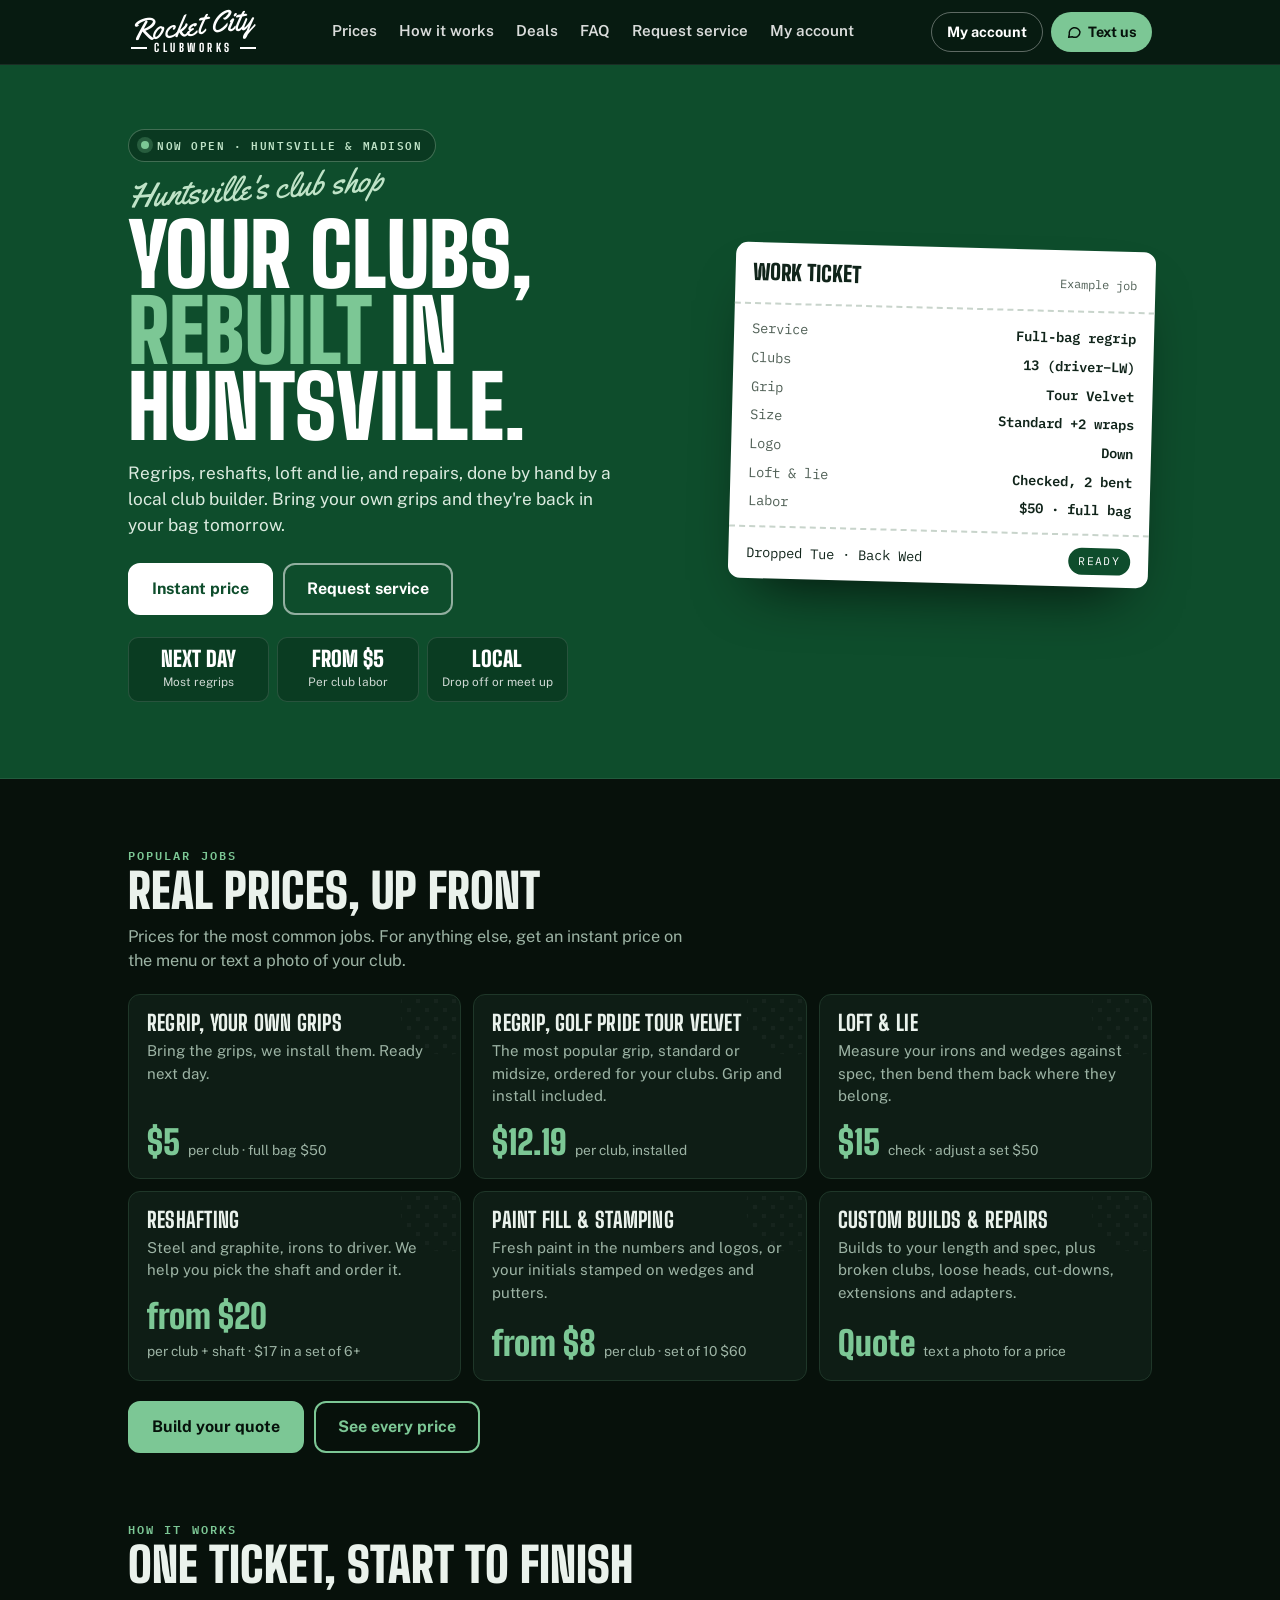
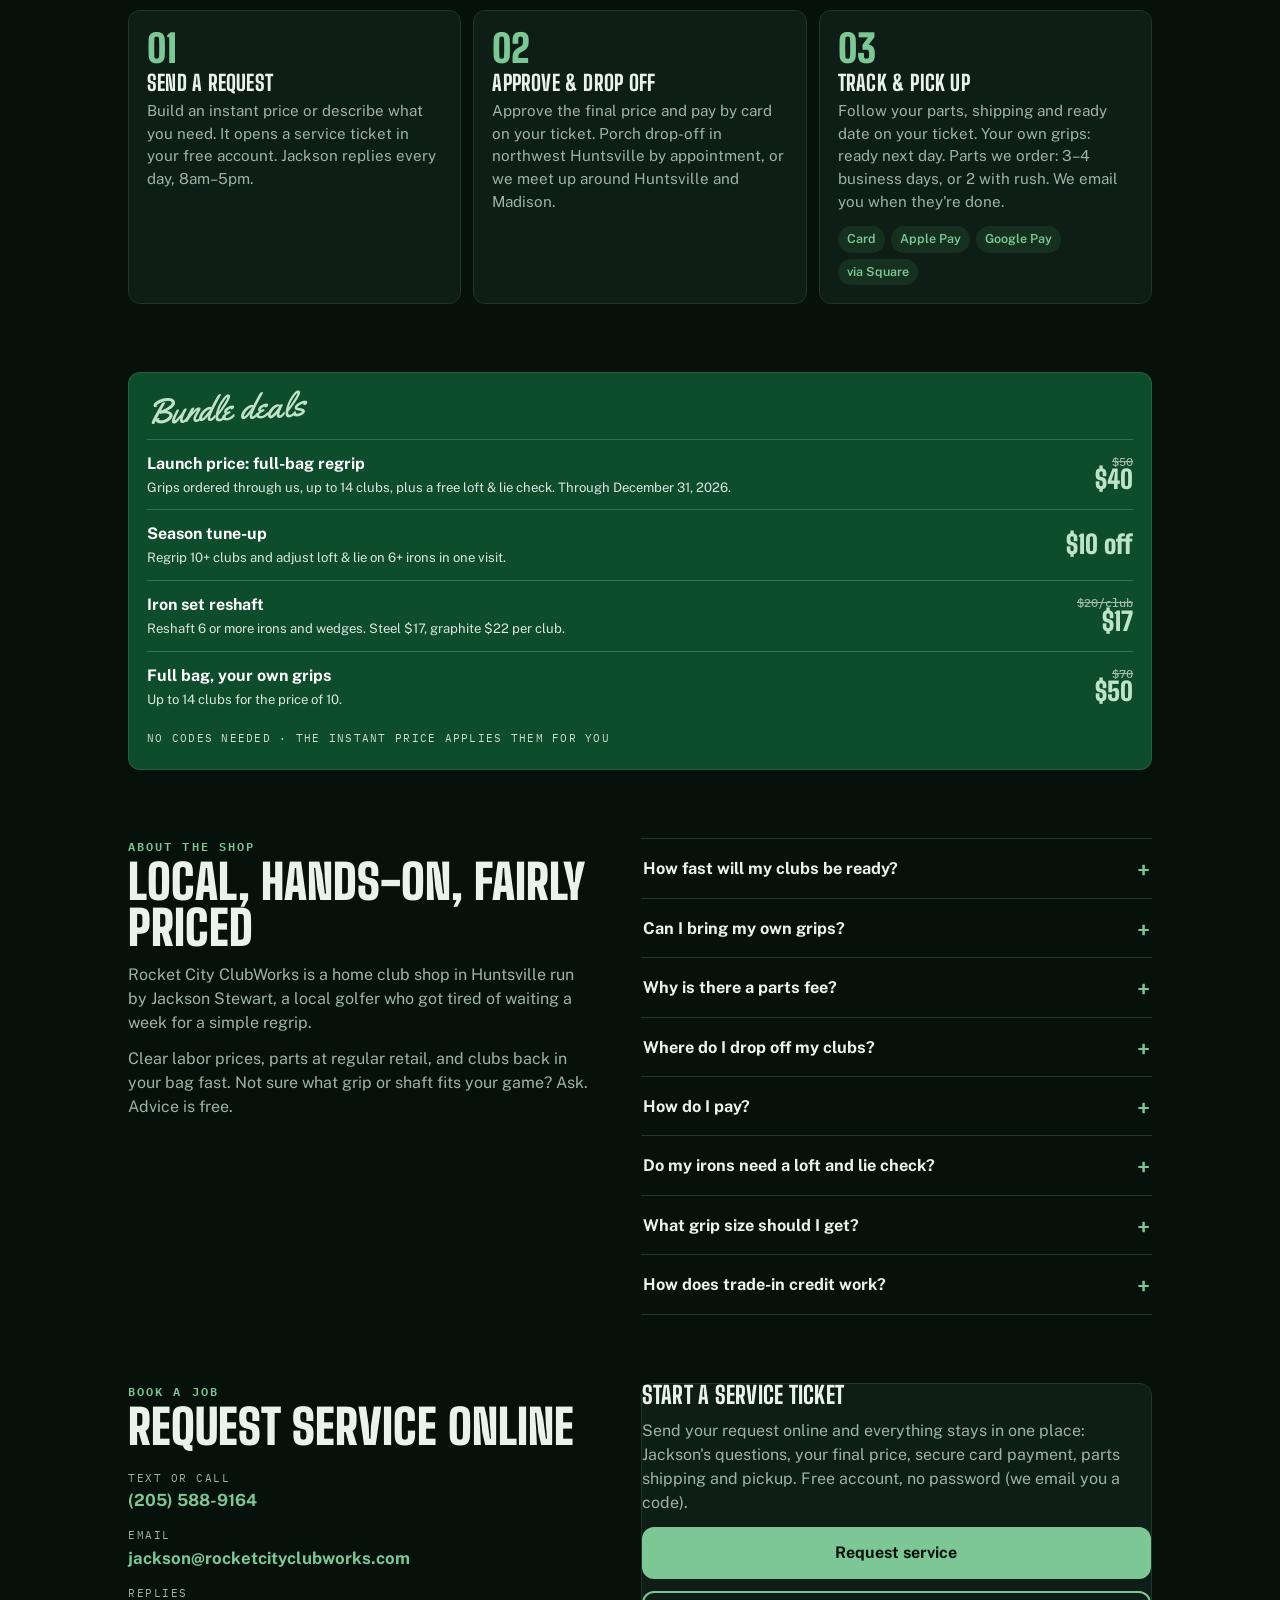
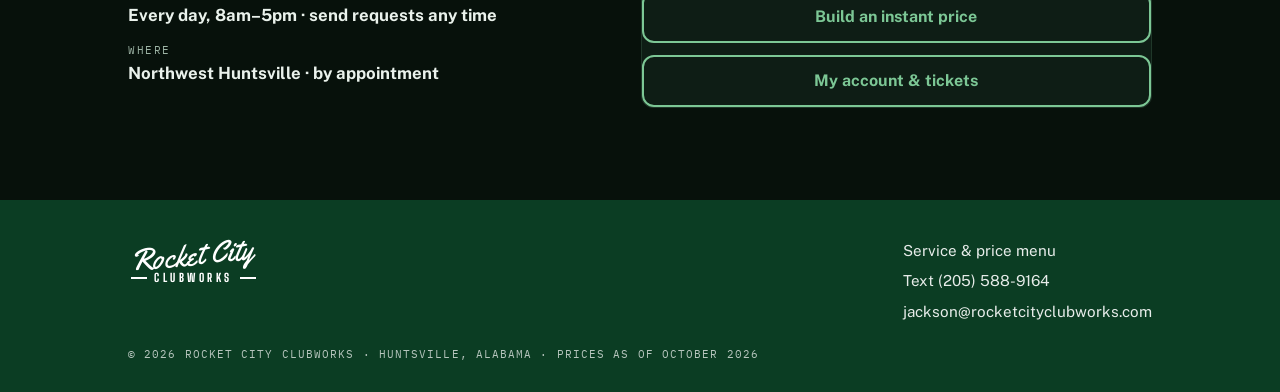
==== index.html @ de2350e7 "Service tickets with customer accounts, shop dashboard, parts orders and Square payments - The site " ====
<!doctype html>
<html lang="en">
<head>
<meta charset="utf-8">
<meta name="viewport" content="width=device-width, initial-scale=1, viewport-fit=cover">
<title>Rocket City ClubWorks · Golf Club Regripping &amp; Repair in Huntsville, AL</title>
<meta name="description" content="Golf club regripping, reshafting, loft and lie, custom builds and repairs in Huntsville and Madison, AL. Next-day regrips. Text (205) 588-9164.">
<link rel="canonical" href="https://rocketcityclubworks.com/">
<meta property="og:type" content="website">
<meta property="og:title" content="Rocket City ClubWorks">
<meta property="og:description" content="Regrips, reshafts, loft and lie and repairs from a local Huntsville club shop. Next-day regrips.">
<meta property="og:url" content="https://rocketcityclubworks.com/">
<meta property="og:image" content="https://rocketcityclubworks.com/og-image.png">
<meta name="twitter:card" content="summary_large_image">
<meta name="theme-color" content="#091E13">
<meta name="color-scheme" content="dark">
<script>document.documentElement.classList.add("js")</script>
<link rel="icon" href="/favicon-32.png" type="image/png" sizes="32x32">
<link rel="icon" href="/favicon.png" type="image/png" sizes="64x64">
<link rel="apple-touch-icon" href="/apple-touch-icon.png">
<link rel="preconnect" href="https://fonts.googleapis.com">
<link rel="preconnect" href="https://fonts.gstatic.com" crossorigin>
<link rel="stylesheet" href="https://fonts.googleapis.com/css2?family=Yellowtail&family=Big+Shoulders+Display:wght@800;900&family=Public+Sans:wght@400;500;600;700&family=IBM+Plex+Mono:wght@500;600&display=swap">
<link rel="stylesheet" href="/assets/site.css">
<script type="application/ld+json">
{"@context":"https://schema.org","@type":"SportingGoodsStore","name":"Rocket City ClubWorks",
 "description":"Golf club regripping, reshafting, loft and lie, custom builds and repairs.",
 "url":"https://rocketcityclubworks.com/","telephone":"+1-205-588-9164","email":"jackson@rocketcityclubworks.com",
 "image":"https://rocketcityclubworks.com/og-image.png","priceRange":"$",
 "address":{"@type":"PostalAddress","addressLocality":"Huntsville","addressRegion":"AL","postalCode":"35806","addressCountry":"US"},
 "areaServed":["Huntsville, AL","Madison, AL"],
 "openingHours":"Mo-Su 08:00-17:00",
 "paymentAccepted":"Credit card, Apple Pay, Google Pay"}
</script>
<style>
/* Home page only */
.hero{background:var(--brand);background-image:radial-gradient(ellipse 80% 70% at 85% 30%,rgba(124,199,149,.18),transparent 60%),var(--dimples);
  color:#fff;padding:34px 0 44px;border-bottom:1px solid rgba(255,255,255,.08)}
.hero .wrap{display:grid;gap:32px;align-items:center}
.hero .pill{display:inline-flex;align-items:center;gap:8px;font-family:var(--mono);font-weight:600;font-size:.7rem;letter-spacing:.14em;text-transform:uppercase;background:rgba(0,0,0,.25);color:var(--mint);padding:7px 12px;border-radius:999px;border:1px solid rgba(191,227,199,.3)}
.hero .pill::before{content:"";width:8px;height:8px;border-radius:50%;background:var(--accent);box-shadow:0 0 0 4px rgba(124,199,149,.25)}
.hero .script{font-family:var(--script);font-size:2.1rem;color:var(--mint);transform:rotate(-4deg);transform-origin:left;margin:18px 0 4px;line-height:1}
.hero h1{font-size:clamp(3rem,12vw,5.4rem);line-height:.88}
.hero h1 em{font-style:normal;color:var(--accent)}
.hero p{font-size:1.08rem;max-width:44ch;margin:16px 0 0;color:#DCEBE0}
.hero .ctas{display:grid;grid-template-columns:1fr 1fr;gap:10px;margin-top:24px;max-width:440px}
.hero .ctas .btn{padding:0 12px}
.facts{display:grid;grid-template-columns:repeat(3,1fr);gap:8px;margin-top:22px;max-width:440px}
.facts div{background:rgba(0,0,0,.22);border:1px solid rgba(255,255,255,.12);border-radius:10px;padding:11px 6px;text-align:center}
.facts b{display:block;font-family:var(--display);font-weight:900;font-size:1.35rem;text-transform:uppercase;line-height:1}
.facts div>span{display:block;font-size:.74rem;opacity:.8;margin-top:4px;line-height:1.25}

.ticket{display:none;background:var(--paper);color:var(--paper-ink);border-radius:var(--r);font-family:var(--mono);font-size:.86rem;
  box-shadow:0 30px 60px -28px rgba(0,0,0,.8);transform:rotate(1.5deg);max-width:420px;justify-self:end;width:100%}
.ticket header{display:flex;justify-content:space-between;align-items:baseline;padding:14px 18px;border-bottom:2px dashed #C8D4CB}
.ticket header b{font-family:var(--display);font-size:1.35rem;font-weight:900;text-transform:uppercase}
.ticket header span{color:var(--paper-muted);font-size:.75rem}
.ticket dl{margin:0;padding:14px 18px;display:grid;grid-template-columns:auto 1fr;gap:8px 16px}
.ticket dt{color:var(--paper-muted)}
.ticket dd{margin:0;text-align:right;font-weight:600}
.ticket footer{display:flex;justify-content:space-between;align-items:center;padding:12px 18px;border-top:2px dashed #C8D4CB}
.ticket footer .ok{background:var(--brand);color:#fff;font-size:.7rem;letter-spacing:.12em;text-transform:uppercase;padding:5px 10px;border-radius:999px}
@media (min-width:900px){.hero{padding:64px 0 76px}.hero .wrap{grid-template-columns:1.25fr 1fr}.ticket{display:block}.hero .ctas{display:flex}.hero .ctas .btn{padding:0 22px}}

.jobs{display:grid;gap:12px}
@media (min-width:640px){.jobs{grid-template-columns:repeat(2,1fr)}}
@media (min-width:980px){.jobs{grid-template-columns:repeat(3,1fr)}}
.job{padding:18px;display:flex;flex-direction:column;gap:6px;position:relative;overflow:hidden}
.job::after{content:"";position:absolute;right:-30px;top:-30px;width:90px;height:90px;border-radius:50%;background:var(--dimples);opacity:.7}
.job p{margin:0;color:var(--muted);font-size:.94rem}
.job .price{margin-top:auto;padding-top:12px;display:flex;align-items:baseline;gap:8px;flex-wrap:wrap}
.job .price b{font-family:var(--display);font-weight:900;font-size:2.1rem;color:var(--accent);line-height:1}
.job .price>span{font-size:.86rem;color:var(--muted)}
.more{display:grid;grid-template-columns:1fr 1fr;gap:10px;margin-top:20px}
@media (min-width:640px){.more{display:flex}}

.steps{display:grid;gap:12px;counter-reset:s}
@media (min-width:760px){.steps{grid-template-columns:repeat(3,1fr)}}
.step{padding:18px}
.step::before{counter-increment:s;content:"0" counter(s);display:block;font-family:var(--display);font-weight:900;font-size:2.4rem;color:var(--accent);line-height:1;margin-bottom:6px}
.step h3{margin-bottom:6px}
.step p{margin:0;color:var(--muted);font-size:.95rem}
.pay{display:flex;flex-wrap:wrap;gap:6px;margin-top:12px}
.pay span{font-size:.78rem;font-weight:600;background:var(--tint);color:var(--accent);padding:4px 9px;border-radius:999px}

.split{display:grid;gap:28px}
@media (min-width:900px){.split{grid-template-columns:1fr 1.1fr;gap:48px}}
.about p{color:var(--muted);margin:12px 0 0;max-width:56ch}

.contact .info{display:grid;gap:14px;margin-top:20px}
.contact .info div{display:flex;flex-direction:column;gap:2px}
.contact .info span{font-family:var(--mono);font-size:.68rem;letter-spacing:.14em;text-transform:uppercase;color:var(--muted)}
.contact .info a,.contact .info b{font-weight:700;font-size:1.05rem;text-decoration:none;overflow-wrap:anywhere}
.contact .info a{color:var(--accent)}
form.req{padding:18px;display:grid;gap:14px}
@media (min-width:560px){form.req{grid-template-columns:1fr 1fr}form.req .full{grid-column:1/-1}}
.req .err{color:#FF9B8F;font-weight:600;font-size:.9rem;margin:0}
.req .msg{white-space:pre-wrap;font-family:var(--mono);font-size:.85rem;background:var(--tint);padding:12px;border-radius:8px}
.req .acts{display:flex;flex-wrap:wrap;gap:10px;align-items:center}
.req .note{font-size:.84rem;color:var(--muted)}
</style>
</head>
<body>

<header class="top">
  <div class="wrap">
    <a class="mark" href="/" aria-label="Rocket City ClubWorks home"><span class="s">Rocket City</span><span class="c">ClubWorks</span></a>
    <nav aria-label="Main">
      <a href="#prices">Prices</a><a href="#how">How it works</a><a href="#deals">Deals</a><a href="#faq">FAQ</a><a href="/request/">Request service</a><a href="/account/">My account</a>
    </nav>
    <div class="cta">
      <a class="ghost" href="/account/">My account</a>
      <a class="solid js-text" href="sms:+12055889164"><svg viewBox="0 0 24 24" fill="none" stroke="currentColor" stroke-width="2.2" stroke-linecap="round" stroke-linejoin="round" aria-hidden="true"><path d="M21 12a8 8 0 0 1-11.6 7.1L4 20l1-4.6A8 8 0 1 1 21 12z"/></svg>Text us</a>
    </div>
  </div>
</header>

<main>
<section class="hero">
  <div class="wrap">
    <div>
      <span class="pill">Now open · Huntsville &amp; Madison</span>
      <div class="script">Huntsville's club shop</div>
      <h1>Your clubs, <em>rebuilt</em> in Huntsville.</h1>
      <p>Regrips, reshafts, loft and lie, and repairs, done by hand by a local club builder. Bring your own grips and they're back in your bag tomorrow.</p>
      <div class="ctas">
        <a class="btn light" href="/menu/#quote">Instant price</a>
        <a class="btn line" href="/request/">Request service</a>
      </div>
      <div class="facts">
        <div><b>Next day</b><span>Most regrips</span></div>
        <div><b>From <span data-p="regripOurs">$4</span></b><span>Per club labor</span></div>
        <div><b>Local</b><span>Drop off or meet up</span></div>
      </div>
    </div>
    <article class="ticket" aria-label="Example work ticket">
      <header><b>Work ticket</b><span>Example job</span></header>
      <dl>
        <dt>Service</dt><dd>Full-bag regrip</dd>
        <dt>Clubs</dt><dd>13 (driver–LW)</dd>
        <dt>Grip</dt><dd>Tour Velvet</dd>
        <dt>Size</dt><dd>Standard +2 wraps</dd>
        <dt>Logo</dt><dd>Down</dd>
        <dt>Loft &amp; lie</dt><dd>Checked, 2 bent</dd>
        <dt>Labor</dt><dd><span data-p="regripOursBag">$40</span> · full bag</dd>
      </dl>
      <footer><span>Dropped Tue · Back Wed</span><span class="ok">Ready</span></footer>
    </article>
  </div>
</section>

<section class="sec" id="prices">
  <div class="wrap">
    <div class="head">
      <div class="eyebrow">Popular jobs</div>
      <h2>Real prices, up front</h2>
      <p class="lede">Prices for the most common jobs. For anything else, get an instant price on the menu or text a photo of your club.</p>
    </div>
    <div class="jobs">
      <article class="card job rv">
        <h3>Regrip, your own grips</h3>
        <p>Bring the grips, we install them. Ready next day.</p>
        <div class="price"><b data-p="regripOwn">$5</b><span>per club · full bag <span data-p="regripOwnBag">$50</span></span></div>
      </article>
      <article class="card job rv">
        <h3>Regrip, Golf Pride Tour Velvet</h3>
        <p>The most popular grip, standard or midsize, ordered for your clubs. Grip and install included.</p>
        <div class="price"><b data-p="installed:Golf Pride Tour Velvet">$11.19</b><span>per club, installed</span></div>
      </article>
      <article class="card job rv">
        <h3>Loft &amp; lie</h3>
        <p>Measure your irons and wedges against spec, then bend them back where they belong.</p>
        <div class="price"><b data-p="loftCheck">$15</b><span>check · adjust a set <span data-p="loftSet">$45</span></span></div>
      </article>
      <article class="card job rv">
        <h3>Reshafting</h3>
        <p>Steel and graphite, irons to driver. We help you pick the shaft and order it.</p>
        <div class="price"><b>from <span data-p="reshaftSteel">$20</span></b><span>per club + shaft · <span data-p="ironSetSteel">$17</span> in a set of 6+</span></div>
      </article>
      <article class="card job rv">
        <h3>Paint fill &amp; stamping</h3>
        <p>Fresh paint in the numbers and logos, or your initials stamped on wedges and putters.</p>
        <div class="price"><b>from <span data-p="paintPer">$8</span></b><span>per club · set of 10 <span data-p="paintSet">$60</span></span></div>
      </article>
      <article class="card job rv">
        <h3>Custom builds &amp; repairs</h3>
        <p>Builds to your length and spec, plus broken clubs, loose heads, cut-downs, extensions and adapters.</p>
        <div class="price"><b>Quote</b><span>text a photo for a price</span></div>
      </article>
    </div>
    <div class="more">
      <a class="btn" href="/menu/#quote">Build your quote</a>
      <a class="btn out" href="/menu/">See every price</a>
    </div>
  </div>
</section>

<section class="sec" id="how" style="padding-top:0">
  <div class="wrap">
    <div class="head">
      <div class="eyebrow">How it works</div>
      <h2>One ticket, start to finish</h2>
    </div>
    <div class="steps">
      <article class="card step rv"><h3>Send a request</h3><p>Build an instant price or describe what you need. It opens a service ticket in your free account. Jackson replies every day, 8am–5pm.</p></article>
      <article class="card step rv"><h3>Approve &amp; drop off</h3><p>Approve the final price and pay by card on your ticket. Porch drop-off in northwest Huntsville by appointment, or we meet up around Huntsville and Madison.</p></article>
      <article class="card step rv"><h3>Track &amp; pick up</h3><p>Follow your parts, shipping and ready date on your ticket. Your own grips: ready next day. Parts we order: 3–4 business days, or 2 with rush. We email you when they're done.</p>
        <div class="pay" aria-label="Payment methods"><span>Card</span><span>Apple Pay</span><span>Google Pay</span><span>via Square</span></div></article>
    </div>
  </div>
</section>

<section class="sec" id="deals" style="padding-top:0">
  <div class="wrap">
    <div class="deals rv">
      <div class="t">Bundle deals</div>
      <div class="deal" data-launch><div><b>Launch price: full-bag regrip</b><small>Grips ordered through us, up to 14 clubs, plus a free loft &amp; lie check. Through <span data-launch-ends>December 31, 2026</span>.</small></div>
        <div class="px"><s><span data-p="regripOursBag">$50</span></s><span data-launch-price>$40</span></div></div>
      <div class="deal"><div><b>Season tune-up</b><small>Regrip 10+ clubs and adjust loft &amp; lie on 6+ irons in one visit.</small></div>
        <div class="px"><span data-tuneup>$10</span> off</div></div>
      <div class="deal"><div><b>Iron set reshaft</b><small>Reshaft 6 or more irons and wedges. Steel <span data-p="ironSetSteel">$17</span>, graphite <span data-p="ironSetGraphite">$22</span> per club.</small></div>
        <div class="px"><s>$20/club</s>$17</div></div>
      <div class="deal"><div><b>Full bag, your own grips</b><small>Up to 14 clubs for the price of 10.</small></div>
        <div class="px"><s>$70</s><span data-p="regripOwnBag">$50</span></div></div>
      <div class="d">No codes needed · the instant price applies them for you</div>
    </div>
  </div>
</section>

<section class="sec" id="faq" style="padding-top:0">
  <div class="wrap split">
    <div class="about rv">
      <div class="eyebrow">About the shop</div>
      <h2>Local, hands-on, fairly priced</h2>
      <p>Rocket City ClubWorks is a home club shop in Huntsville run by Jackson Stewart, a local golfer who got tired of waiting a week for a simple regrip.</p>
      <p>Clear labor prices, parts at regular retail, and clubs back in your bag fast. Not sure what grip or shaft fits your game? Ask. Advice is free.</p>
    </div>
    <div class="faq rv">
      <details><summary>How fast will my clubs be ready?</summary><p>Your own grips, loft and lie, and most repairs are ready the next day. Grips and parts we order arrive in about 2 business days, so those jobs take 3–4 business days (3–5 for reshafts, since the epoxy cures overnight). Need it sooner? Rush overnight parts are <span data-p="rush">$25</span> and cut it to about 2 business days.</p></details>
      <details><summary>Can I bring my own grips?</summary><p>Yes, and they're ready the next day. Labor is the same either way: <span data-p="regripOwn">$5</span> per club or <span data-p="regripOwnBag">$50</span> for a full bag of up to 14. If we order grips for you, you pay the grip at regular retail plus a <span data-p="partsFee">$10</span> parts fee (free when parts total $100+).</p></details>
      <details><summary>Why is there a parts fee?</summary><p>We don't keep a warehouse of grips and shafts. Everything is ordered for your job from GolfWorks, and the <span data-p="partsFee">$10</span> fee covers the shipping. It's free when your parts total $100 or more, and you only pay it once per order.</p></details>
      <details><summary>Where do I drop off my clubs?</summary><p>Drop-off and pickup are by appointment at our shop in northwest Huntsville, or we can meet up around Huntsville and Madison. We send the address when you book.</p></details>
      <details><summary>How do I pay?</summary><p>When Jackson sends your final price, you approve it and pay by card right on your service ticket (secure checkout by Square). Parts are ordered as soon as your payment clears.</p></details>
      <details><summary>Do my irons need a loft and lie check?</summary><p>Lofts and lies drift with play, especially on forged irons, and a club a couple of degrees off can push shots offline. A check takes about 20 minutes, and we show you the numbers before bending anything.</p></details>
      <details><summary>What grip size should I get?</summary><p>Bring a current club and we'll check your hand size and how you hold it. Build-up wraps to fine-tune size are free.</p></details>
      <details><summary>How does trade-in credit work?</summary><p>Bring in shafts, adapters or heads you're not using. We check their condition and quote a credit toward any service.</p></details>
    </div>
  </div>
</section>

<section class="sec contact" id="contact" style="padding-top:0">
  <div class="wrap split">
    <div>
      <div class="eyebrow">Book a job</div>
      <h2>Request service online</h2>
      <div class="info">
        <div><span>Text or call</span><a class="js-text" href="sms:+12055889164">(205) 588-9164</a></div>
        <div><span>Email</span><a href="mailto:jackson@rocketcityclubworks.com">jackson@rocketcityclubworks.com</a></div>
        <div><span>Replies</span><b>Every day, 8am–5pm · send requests any time</b></div>
        <div><span>Where</span><b>Northwest Huntsville · by appointment</b></div>
      </div>
    </div>
    <div class="card req rv" style="display:grid;gap:12px;align-content:start">
      <h3 style="margin:0;font-size:1.5rem">Start a service ticket</h3>
      <p style="margin:0;color:var(--muted)">Send your request online and everything stays in one place: Jackson's questions, your final price, secure card payment, parts shipping and pickup. Free account, no password (we email you a code).</p>
      <a class="btn" href="/request/">Request service</a>
      <a class="btn out" href="/menu/#quote">Build an instant price</a>
      <a class="btn out" href="/account/">My account &amp; tickets</a>
    </div>
  </div>
</section>
</main>

<footer class="foot">
  <div class="wrap">
    <a class="mark" href="/" aria-label="Rocket City ClubWorks home"><span class="s">Rocket City</span><span class="c">ClubWorks</span></a>
    <div class="links">
      <a href="/menu/">Service &amp; price menu</a>
      <a class="js-text" href="sms:+12055889164">Text (205) 588-9164</a>
      <a href="mailto:jackson@rocketcityclubworks.com">jackson@rocketcityclubworks.com</a>
    </div>
    <div class="small">© 2026 Rocket City ClubWorks · Huntsville, Alabama · Prices as of <span data-asof>October 2026</span></div>
  </div>
</footer>

<div class="bar">
  <div class="in">
    <a class="text" href="/request/"><svg viewBox="0 0 24 24" fill="none" stroke="currentColor" stroke-width="2" stroke-linecap="round" stroke-linejoin="round" aria-hidden="true"><path d="M14 3v4a1 1 0 0 0 1 1h4"/><path d="M17 21H7a2 2 0 0 1-2-2V5a2 2 0 0 1 2-2h7l5 5v11a2 2 0 0 1-2 2z"/></svg>Request service</a>
    <a class="alt" href="/menu/#quote">Instant price</a>
  </div>
</div>

<script src="/assets/prices.js"></script>
<script src="/assets/site.js"></script>
<script>
(function(){
  var D = window.RCCW, S = window.RCCWsite;

})();
</script>
</body>
</html>
---- assets/site.css ----
/* Rocket City ClubWorks: shared styles for every page.
   Dark by default: deep club green and near-black, mint accents, white "paper" for tickets.
   Phone first: one column, big tap targets, a sticky Text / Price bar at the bottom. */
:root{
  color-scheme:dark;
  --brand:#0E4D2C;      /* club green: header, offer panels */
  --brand-2:#0B3D23;
  --page:#07110B;
  --surface:#0E1D15;
  --surface-2:#13271C;
  --ink:#EAF2EC;
  --muted:#9DB4A5;
  --line:#1F3729;
  --dots:#35503F;
  --accent:#7CC795;     /* links, prices, highlights */
  --accent-ink:#06120B; /* text on accent */
  --mint:#BFE3C7;
  --tint:#15301F;
  --paper:#FFFFFF; --paper-ink:#10241A; --paper-muted:#4F5F55;
  --script:"Yellowtail","Brush Script MT",cursive;
  --display:"Big Shoulders Display","Arial Narrow","Helvetica Neue",Arial,sans-serif;
  --body:"Public Sans",system-ui,-apple-system,"Segoe UI",Roboto,sans-serif;
  --mono:"IBM Plex Mono",ui-monospace,SFMono-Regular,Menlo,Consolas,monospace;
  --r:12px;
  --wrap:1080px;
  --bar-h:78px;
  --top-h:64px;
  /* faint golf-ball dimples */
  --dimples:radial-gradient(circle at 50% 50%,rgba(255,255,255,.055) 0 2.2px,transparent 2.6px) 0 0/18px 18px,
            radial-gradient(circle at 50% 50%,rgba(255,255,255,.055) 0 2.2px,transparent 2.6px) 9px 9px/18px 18px;
}

/* Smooth cross-fade between pages (Safari 18.2+, Chrome 126+; others just navigate) */
@view-transition{navigation:auto}
.top{view-transition-name:top}
.bar{view-transition-name:bar}
::view-transition-old(root),::view-transition-new(root){animation-duration:.22s}

*{box-sizing:border-box}
html{-webkit-text-size-adjust:100%;scroll-behavior:smooth;background:var(--page)}
@media (prefers-reduced-motion: reduce){html{scroll-behavior:auto}::view-transition-group(*){animation:none!important}}
body{margin:0;background:var(--page);color:var(--ink);font-family:var(--body);font-size:16px;line-height:1.5;
  -webkit-font-smoothing:antialiased;padding-bottom:calc(var(--bar-h) + env(safe-area-inset-bottom,0px))}
@media (min-width:760px){body{padding-bottom:0}}
a{color:inherit}
img{max-width:100%;display:block}
[hidden]{display:none!important}
:focus-visible{outline:3px solid var(--accent);outline-offset:2px;border-radius:4px}
::selection{background:var(--accent);color:var(--accent-ink)}
.wrap{max-width:var(--wrap);margin:0 auto;padding:0 16px}
@media (min-width:760px){.wrap{padding:0 28px}}
.sr{position:absolute;width:1px;height:1px;overflow:hidden;clip:rect(0 0 0 0);white-space:nowrap}
section[id],[id].anchor{scroll-margin-top:calc(var(--top-h) + 12px)}

/* ---------- brand mark ---------- */
.mark{display:inline-flex;flex-direction:column;align-items:center;text-decoration:none;color:#fff;line-height:1}
.mark .s{font-family:var(--script);font-size:1.9rem;transform:rotate(-6deg);margin-bottom:2px}
.mark .c{display:flex;align-items:center;gap:7px;font-family:var(--display);font-weight:800;font-size:.72rem;letter-spacing:.3em;padding-left:.3em;text-transform:uppercase}
.mark .c::before,.mark .c::after{content:"";width:16px;height:2px;background:currentColor}

/* ---------- top bar ---------- */
.top{background:rgba(9,30,19,.86);-webkit-backdrop-filter:saturate(1.4) blur(14px);backdrop-filter:saturate(1.4) blur(14px);
  color:#fff;position:sticky;top:0;z-index:20;padding-top:env(safe-area-inset-top,0px);border-bottom:1px solid rgba(255,255,255,.08)}
.top .wrap{display:flex;align-items:center;justify-content:space-between;gap:16px;min-height:var(--top-h)}
.top nav{display:none;gap:22px;font-weight:600;font-size:.95rem}
.top nav a{text-decoration:none;opacity:.85;padding:6px 0;border-bottom:2px solid transparent}
.top nav a:hover,.top nav a[aria-current]{opacity:1;border-color:var(--accent)}
.top .cta{display:flex;gap:8px}
.top .cta a{display:inline-flex;align-items:center;gap:6px;min-height:40px;padding:0 15px;border-radius:999px;font-weight:700;font-size:.9rem;text-decoration:none;white-space:nowrap}
.top .cta .solid{background:var(--accent);color:var(--accent-ink)}
.top .cta .ghost{border:1.5px solid rgba(255,255,255,.35)}
.top .cta svg{width:16px;height:16px}
@media (min-width:900px){.top nav{display:flex}}
@media (max-width:400px){.top .cta .ghost{display:none}}

/* ---------- buttons ---------- */
.btn{display:inline-flex;align-items:center;justify-content:center;gap:8px;min-height:52px;padding:0 22px;border-radius:var(--r);
  font:700 1rem/1 var(--body);text-decoration:none;border:2px solid var(--accent);background:var(--accent);color:var(--accent-ink);cursor:pointer;
  transition:transform .12s ease,filter .12s ease}
.btn:hover{filter:brightness(1.08)}
.btn:active{transform:scale(.98)}
.btn.light{background:#fff;color:var(--brand);border-color:#fff}
.btn.line{background:transparent;color:#fff;border-color:rgba(255,255,255,.55)}
.btn.out{background:transparent;color:var(--accent);border-color:var(--accent)}
.btn svg{width:20px;height:20px;flex:none}

/* ---------- sections ---------- */
.sec{padding:44px 0}
@media (min-width:760px){.sec{padding:68px 0}}
.eyebrow{font-family:var(--mono);font-weight:600;font-size:.72rem;letter-spacing:.18em;text-transform:uppercase;color:var(--accent)}
h1,h2,h3{font-family:var(--display);font-weight:900;text-transform:uppercase;line-height:.95;margin:0}
h2{font-size:clamp(2.1rem,7vw,3rem);margin-top:4px}
h3{font-size:1.35rem;font-weight:800;letter-spacing:.01em}
.lede{color:var(--muted);font-size:1.02rem;max-width:58ch;margin:10px 0 0}
.head{margin-bottom:22px}
.card{background:var(--surface);border:1px solid var(--line);border-radius:var(--r)}

/* reveal on scroll (only when JS is running; content is visible without it) */
.js .rv{opacity:0;transform:translateY(14px);transition:opacity .5s ease,transform .5s ease}
.js .rv.in{opacity:1;transform:none}
@media (prefers-reduced-motion: reduce){.js .rv{opacity:1;transform:none;transition:none}}

/* ---------- price rows (menu board) ---------- */
.row{display:flex;align-items:baseline;gap:8px;padding:10px 0}
.row+.row{border-top:1px solid var(--line)}
.row .nm{font-weight:600;line-height:1.3;min-width:0;flex:0 1 auto}
.row .nt{display:block;font-size:.8rem;font-weight:500;color:var(--muted);margin-top:2px}
.row .lead{flex:1 1 12px;min-width:12px;border-bottom:1.5px dotted var(--dots);transform:translateY(-5px)}
.row .pr{font-family:var(--mono);font-weight:600;white-space:nowrap;font-variant-numeric:tabular-nums;text-align:right;color:var(--ink)}
.row .pr small{display:block;font-size:.72rem;font-weight:500;color:var(--accent)}
.tag{display:inline-block;font-family:var(--mono);font-size:.62rem;font-weight:600;letter-spacing:.08em;text-transform:uppercase;
  background:var(--tint);color:var(--accent);padding:2px 6px;border-radius:4px;margin-left:6px;vertical-align:2px}

/* ---------- deals panel ---------- */
.deals{background:var(--brand);background-image:var(--dimples);color:#fff;border-radius:var(--r);padding:22px 18px;border:1px solid rgba(255,255,255,.1)}
.deals .t{font-family:var(--script);font-size:2.2rem;color:var(--mint);transform:rotate(-3deg);transform-origin:left;line-height:1;margin-bottom:8px}
.deal{display:flex;justify-content:space-between;gap:14px;align-items:center;padding:12px 0;border-top:1px solid rgba(255,255,255,.18)}
.deal b{display:block;font-size:1rem}
.deal small{display:block;font-size:.82rem;opacity:.85;margin-top:2px}
.deal .px{font-family:var(--display);font-weight:900;font-size:1.6rem;line-height:1;white-space:nowrap;text-align:right;color:var(--mint)}
.deal .px s{display:block;font-family:var(--mono);font-size:.72rem;font-weight:500;color:#fff;opacity:.6}
.deals .d{font-family:var(--mono);font-size:.66rem;letter-spacing:.12em;text-transform:uppercase;opacity:.8;margin-top:10px}

/* ---------- FAQ ---------- */
.faq details{border-top:1px solid var(--line)}
.faq details:last-child{border-bottom:1px solid var(--line)}
.faq summary{list-style:none;cursor:pointer;display:flex;justify-content:space-between;gap:16px;align-items:center;padding:17px 2px;font-weight:700;font-size:1.02rem}
.faq summary::-webkit-details-marker{display:none}
.faq summary::after{content:"+";font:600 1.4rem/1 var(--mono);color:var(--accent);flex:none;transition:transform .2s}
.faq details[open] summary::after{transform:rotate(45deg)}
.faq details p{margin:0 2px 18px;color:var(--muted);max-width:68ch}

/* ---------- forms ---------- */
label{display:block;font-weight:600;font-size:.88rem;margin-bottom:6px}
input,select,textarea{width:100%;font:500 1rem var(--body);color:var(--ink);background:var(--surface-2);border:1.5px solid var(--dots);
  border-radius:10px;padding:12px;min-height:50px}
select{appearance:none;-webkit-appearance:none;padding-right:40px;
  background-image:linear-gradient(45deg,transparent 50%,var(--accent) 50%),linear-gradient(135deg,var(--accent) 50%,transparent 50%);
  background-position:calc(100% - 20px) 52%,calc(100% - 14px) 52%;background-size:6px 6px;background-repeat:no-repeat}
textarea{min-height:100px;resize:vertical}
input::placeholder,textarea::placeholder{color:#6F8878}
input:focus,select:focus,textarea:focus{outline:none;border-color:var(--accent);box-shadow:0 0 0 3px rgba(124,199,149,.2)}

/* ---------- footer ---------- */
footer.foot{background:var(--brand-2);background-image:var(--dimples);color:#fff;padding:40px 0 30px;margin-top:24px}
footer.foot .wrap{display:flex;flex-wrap:wrap;justify-content:space-between;gap:22px;align-items:flex-start}
footer.foot .links{display:flex;flex-direction:column;gap:8px;font-size:.95rem}
footer.foot .links a{text-decoration:none;opacity:.9}
footer.foot .small{font-family:var(--mono);font-size:.68rem;letter-spacing:.1em;text-transform:uppercase;opacity:.7;width:100%}

/* ---------- phone action bar ---------- */
.bar{position:fixed;left:0;right:0;bottom:0;z-index:30;background:rgba(9,22,15,.9);-webkit-backdrop-filter:blur(14px);backdrop-filter:blur(14px);
  border-top:1px solid var(--line);padding:10px 16px calc(10px + env(safe-area-inset-bottom,0px))}
.bar .in{display:flex;gap:10px;max-width:560px;margin:0 auto}
.bar a{flex:1;display:flex;align-items:center;justify-content:center;gap:8px;min-height:56px;border-radius:var(--r);font-weight:700;font-size:1.02rem;text-decoration:none}
.bar .text{background:var(--accent);color:var(--accent-ink);flex:1.4}
.bar .alt{border:2px solid var(--dots);color:var(--ink)}
.bar svg{width:20px;height:20px;flex:none}
@media (min-width:760px){.bar{display:none}}
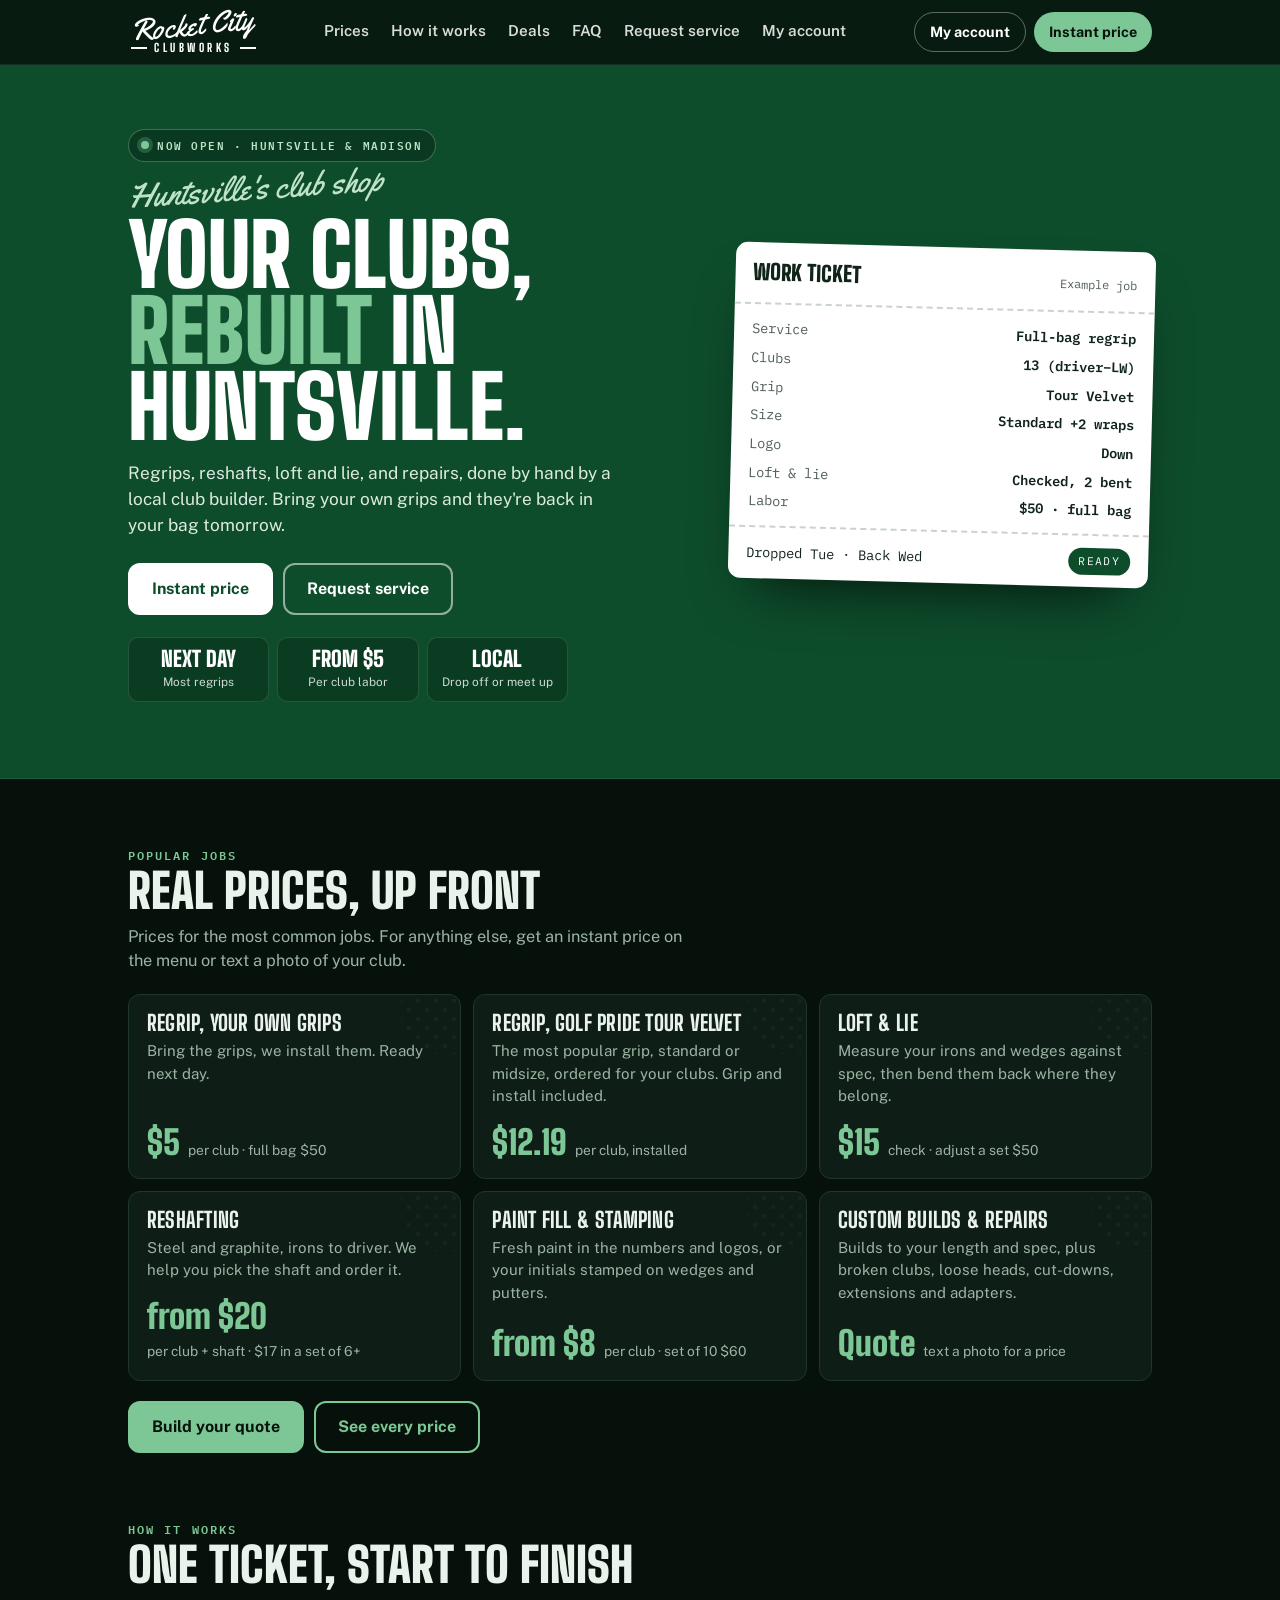
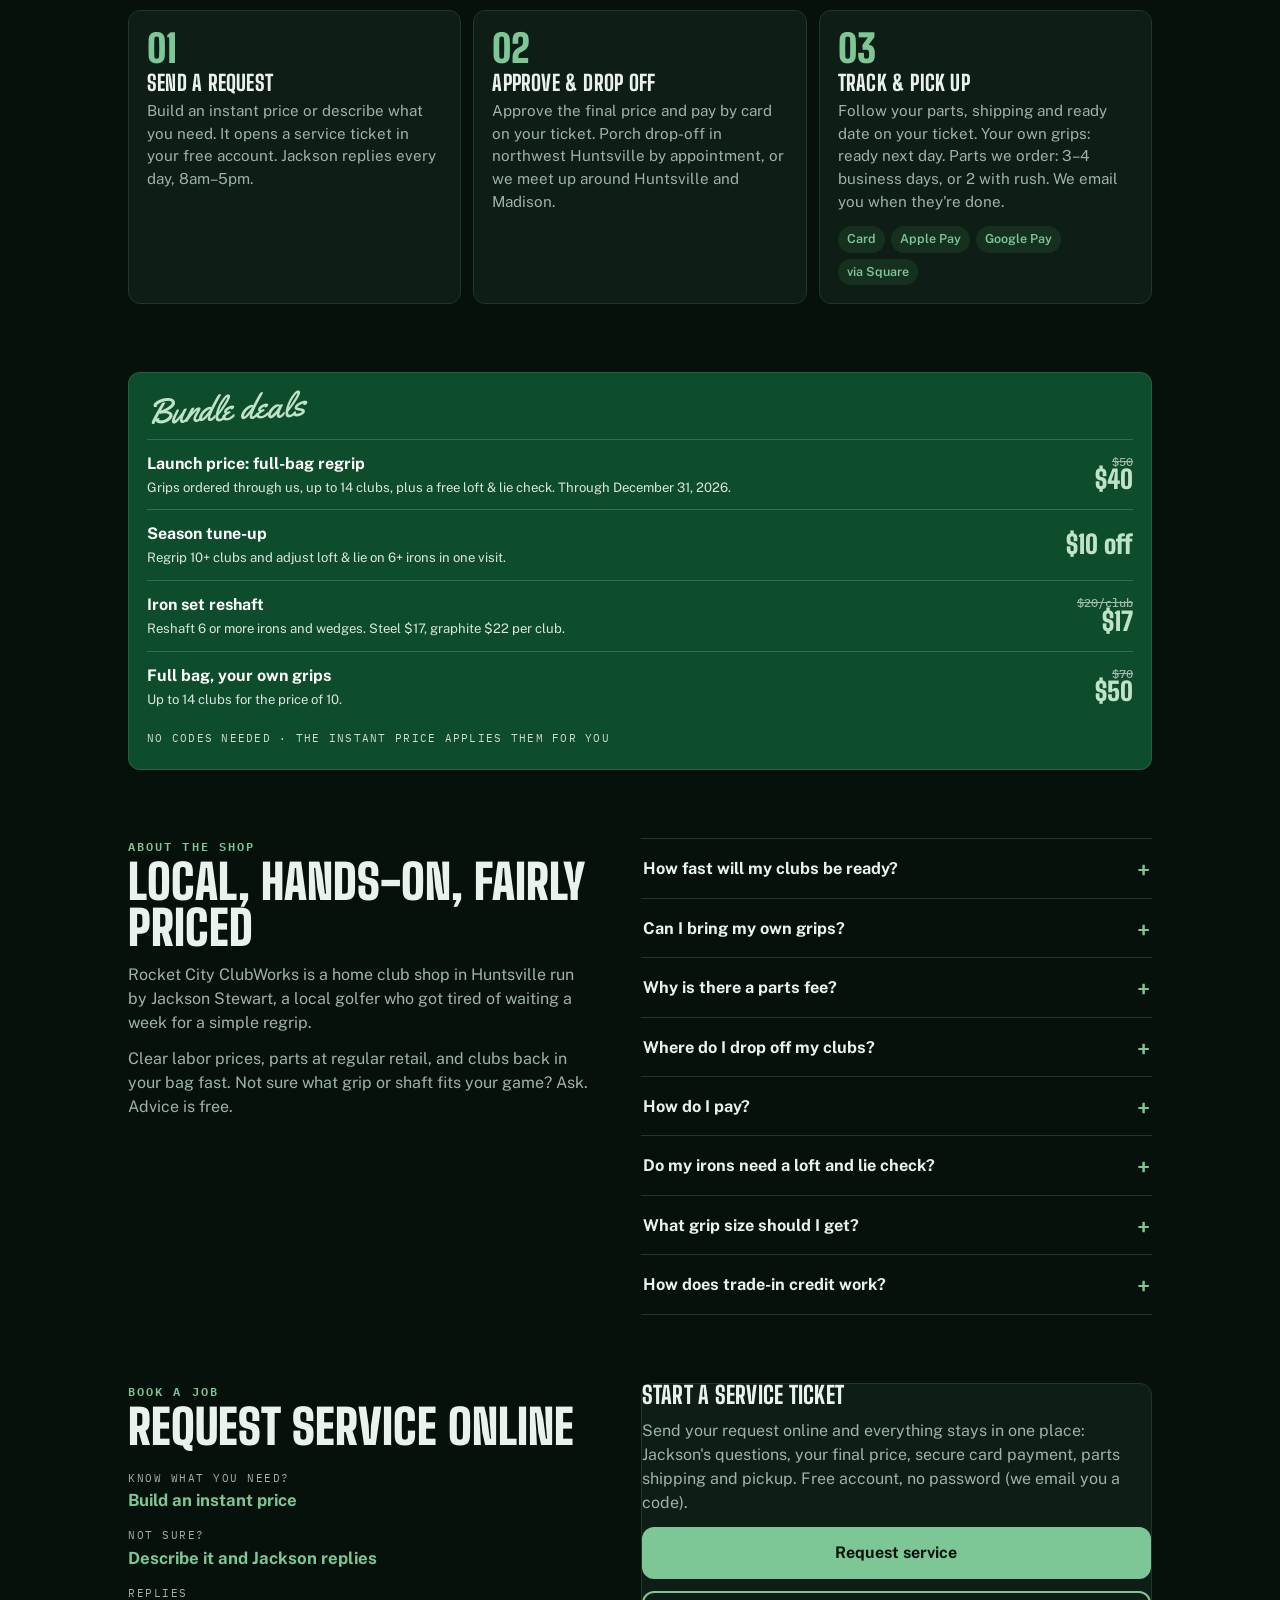
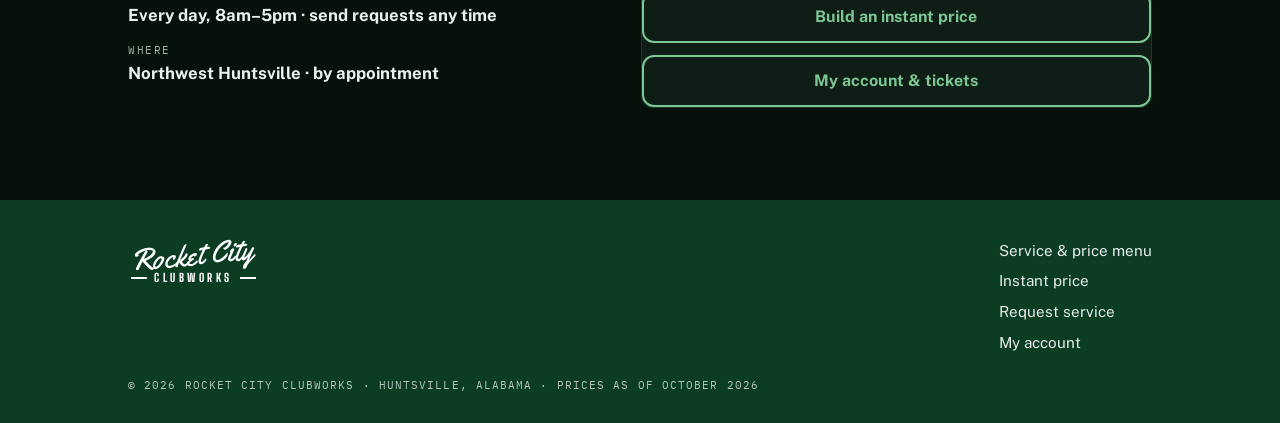
==== commit 582a076d: "Point every call to action at the instant price and online request instead of text/email Co-Authored" ====
--- a/index.html
+++ b/index.html
@@ -4,7 +4,7 @@
 <meta charset="utf-8">
 <meta name="viewport" content="width=device-width, initial-scale=1, viewport-fit=cover">
 <title>Rocket City ClubWorks · Golf Club Regripping &amp; Repair in Huntsville, AL</title>
-<meta name="description" content="Golf club regripping, reshafting, loft and lie, custom builds and repairs in Huntsville and Madison, AL. Next-day regrips. Text (205) 588-9164.">
+<meta name="description" content="Golf club regripping, reshafting, loft and lie, custom builds and repairs in Huntsville and Madison, AL. Next-day regrips. Get an instant price online.">
 <link rel="canonical" href="https://rocketcityclubworks.com/">
 <meta property="og:type" content="website">
 <meta property="og:title" content="Rocket City ClubWorks">
@@ -110,7 +110,7 @@
     </nav>
     <div class="cta">
       <a class="ghost" href="/account/">My account</a>
-      <a class="solid js-text" href="sms:+12055889164"><svg viewBox="0 0 24 24" fill="none" stroke="currentColor" stroke-width="2.2" stroke-linecap="round" stroke-linejoin="round" aria-hidden="true"><path d="M21 12a8 8 0 0 1-11.6 7.1L4 20l1-4.6A8 8 0 1 1 21 12z"/></svg>Text us</a>
+      <a class="solid" href="/menu/#quote">Instant price</a>
     </div>
   </div>
 </header>
@@ -254,8 +254,8 @@
       <div class="eyebrow">Book a job</div>
       <h2>Request service online</h2>
       <div class="info">
-        <div><span>Text or call</span><a class="js-text" href="sms:+12055889164">(205) 588-9164</a></div>
-        <div><span>Email</span><a href="mailto:jackson@rocketcityclubworks.com">jackson@rocketcityclubworks.com</a></div>
+        <div><span>Know what you need?</span><a href="/menu/#quote">Build an instant price</a></div>
+        <div><span>Not sure?</span><a href="/request/">Describe it and Jackson replies</a></div>
         <div><span>Replies</span><b>Every day, 8am–5pm · send requests any time</b></div>
         <div><span>Where</span><b>Northwest Huntsville · by appointment</b></div>
       </div>
@@ -276,8 +276,9 @@
     <a class="mark" href="/" aria-label="Rocket City ClubWorks home"><span class="s">Rocket City</span><span class="c">ClubWorks</span></a>
     <div class="links">
       <a href="/menu/">Service &amp; price menu</a>
-      <a class="js-text" href="sms:+12055889164">Text (205) 588-9164</a>
-      <a href="mailto:jackson@rocketcityclubworks.com">jackson@rocketcityclubworks.com</a>
+      <a href="/menu/#quote">Instant price</a>
+      <a href="/request/">Request service</a>
+      <a href="/account/">My account</a>
     </div>
     <div class="small">© 2026 Rocket City ClubWorks · Huntsville, Alabama · Prices as of <span data-asof>October 2026</span></div>
   </div>
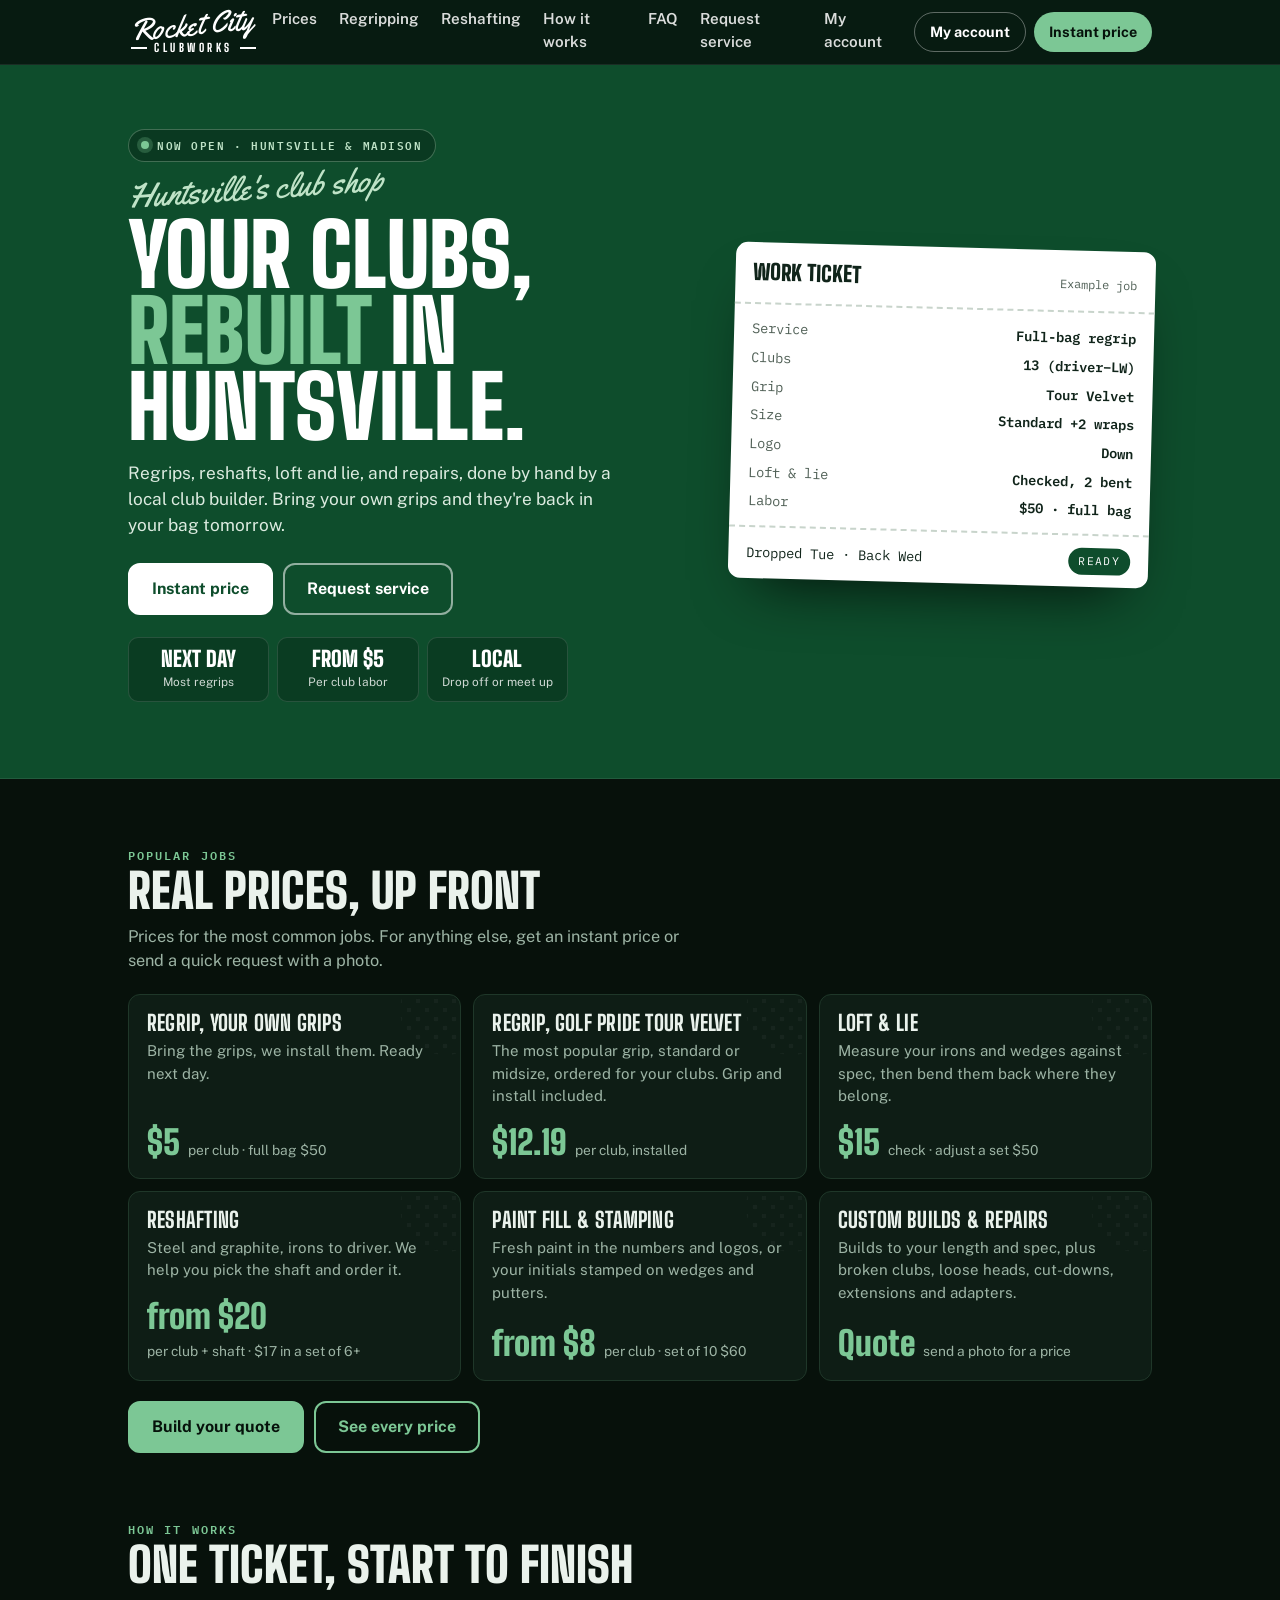
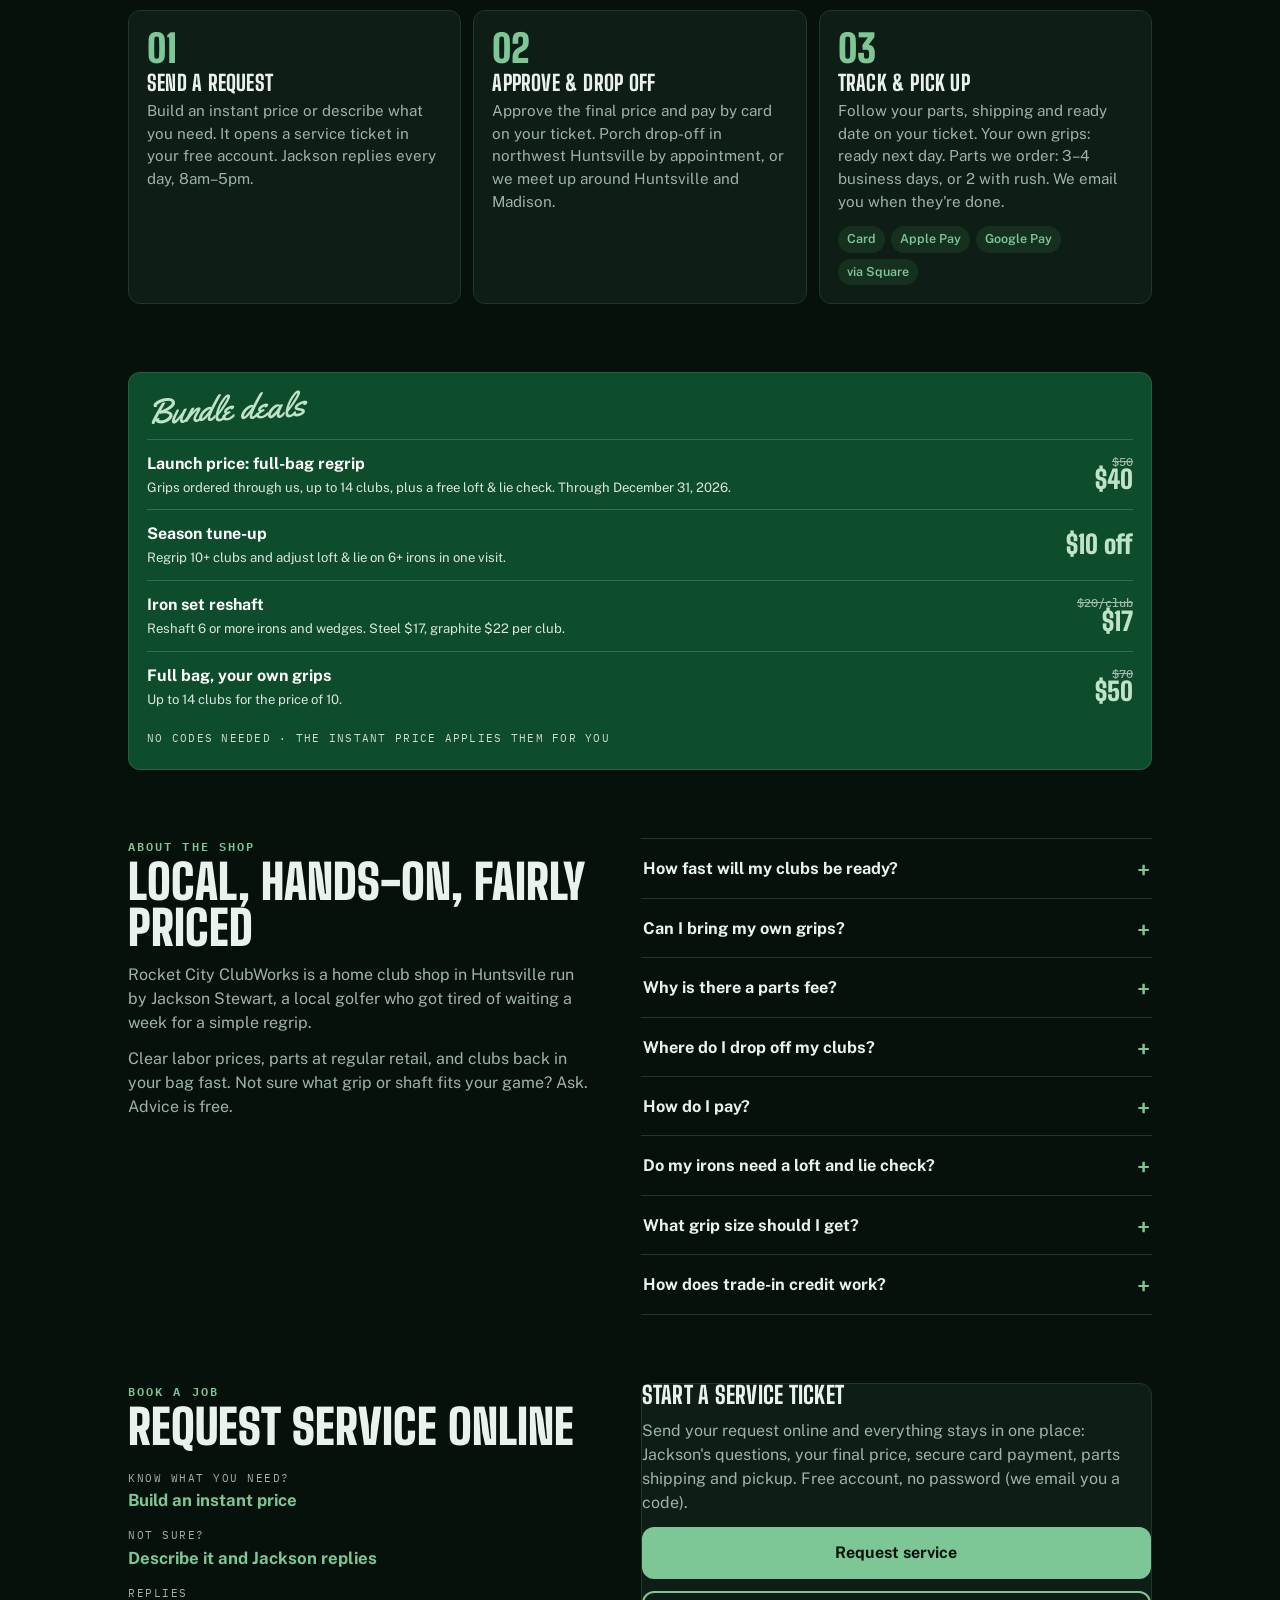
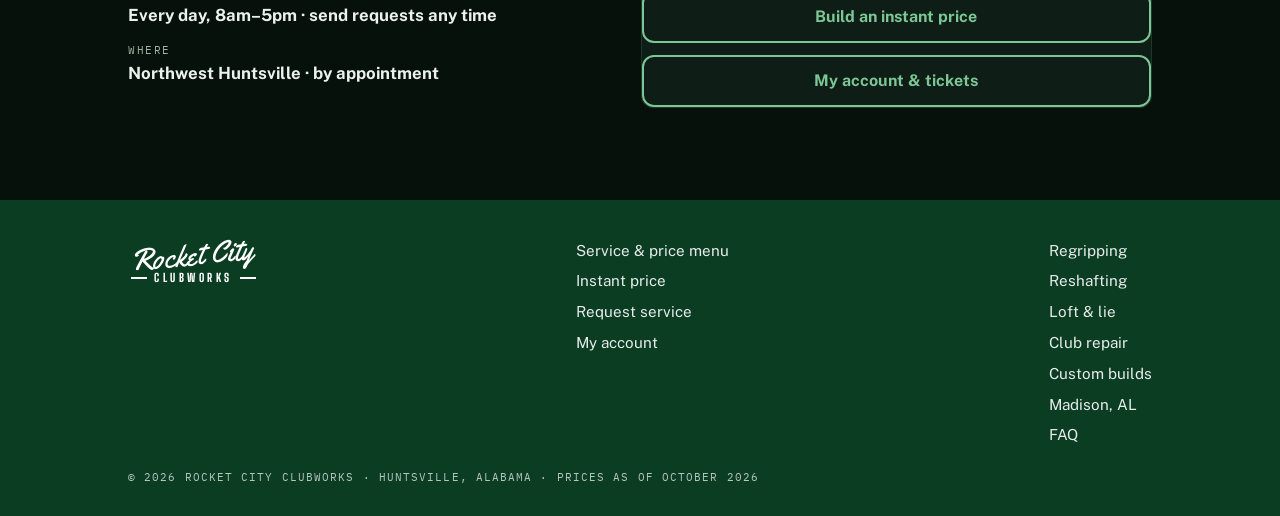
==== commit 200fab41: "Search pages, drop-off step, clearer emails and usability fixes - Service pages for regripping, resh" ====
--- a/index.html
+++ b/index.html
@@ -22,16 +22,8 @@
 <link rel="preconnect" href="https://fonts.gstatic.com" crossorigin>
 <link rel="stylesheet" href="https://fonts.googleapis.com/css2?family=Yellowtail&family=Big+Shoulders+Display:wght@800;900&family=Public+Sans:wght@400;500;600;700&family=IBM+Plex+Mono:wght@500;600&display=swap">
 <link rel="stylesheet" href="/assets/site.css">
-<script type="application/ld+json">
-{"@context":"https://schema.org","@type":"SportingGoodsStore","name":"Rocket City ClubWorks",
- "description":"Golf club regripping, reshafting, loft and lie, custom builds and repairs.",
- "url":"https://rocketcityclubworks.com/","telephone":"+1-205-588-9164","email":"jackson@rocketcityclubworks.com",
- "image":"https://rocketcityclubworks.com/og-image.png","priceRange":"$",
- "address":{"@type":"PostalAddress","addressLocality":"Huntsville","addressRegion":"AL","postalCode":"35806","addressCountry":"US"},
- "areaServed":["Huntsville, AL","Madison, AL"],
- "openingHours":"Mo-Su 08:00-17:00",
- "paymentAccepted":"Credit card, Apple Pay, Google Pay"}
-</script>
+<script type="application/ld+json" id="ld-business">{"@context":"https://schema.org","@type":["LocalBusiness","SportingGoodsStore"],"@id":"https://rocketcityclubworks.com/#business","name":"Rocket City ClubWorks","url":"https://rocketcityclubworks.com/","logo":"https://rocketcityclubworks.com/apple-touch-icon.png","image":"https://rocketcityclubworks.com/og-image.png","description":"Local golf club repair and build shop in Huntsville, AL: regripping, reshafting, loft and lie, club repair, hard-to-find parts and custom builds, with instant online pricing and online booking.","telephone":"+1-205-588-9164","email":"jackson@rocketcityclubworks.com","priceRange":"$","currenciesAccepted":"USD","paymentAccepted":"Credit card, Apple Pay, Google Pay","founder":{"@type":"Person","name":"Jackson Stewart"},"address":{"@type":"PostalAddress","addressLocality":"Huntsville","addressRegion":"AL","postalCode":"35806","addressCountry":"US"},"areaServed":[{"@type":"City","name":"Huntsville, AL"},{"@type":"City","name":"Madison, AL"},{"@type":"City","name":"Harvest, AL"},{"@type":"City","name":"Meridianville, AL"},{"@type":"City","name":"Hazel Green, AL"},{"@type":"City","name":"Owens Cross Roads, AL"},{"@type":"City","name":"Athens, AL"},{"@type":"City","name":"Decatur, AL"}],"openingHoursSpecification":[{"@type":"OpeningHoursSpecification","dayOfWeek":["Monday","Tuesday","Wednesday","Thursday","Friday","Saturday","Sunday"],"opens":"08:00","closes":"17:00"}],"hasOfferCatalog":{"@type":"OfferCatalog","name":"Golf club services","itemListElement":[{"@type":"Offer","itemOffered":{"@type":"Service","name":"Regrip, per club","description":"Your grips or ours · + grip if we order it"},"priceSpecification":{"@type":"UnitPriceSpecification","price":5,"priceCurrency":"USD"}},{"@type":"Offer","itemOffered":{"@type":"Service","name":"Full bag, up to 14 clubs","description":"Your grips or ours · + grips if we order them"},"priceSpecification":{"@type":"UnitPriceSpecification","price":50,"priceCurrency":"USD"}},{"@type":"Offer","itemOffered":{"@type":"Service","name":"Putter grip install","description":"+ grip if we order it"},"priceSpecification":{"@type":"UnitPriceSpecification","price":5,"priceCurrency":"USD"}},{"@type":"Offer","itemOffered":{"@type":"Service","name":"Parts fee, grips & parts we order","description":"Per order · free when parts total $100+"},"priceSpecification":{"@type":"UnitPriceSpecification","price":10,"priceCurrency":"USD"}},{"@type":"Offer","itemOffered":{"@type":"Service","name":"Check only","description":"Irons & wedges, up to 14 clubs"},"priceSpecification":{"@type":"UnitPriceSpecification","price":15,"priceCurrency":"USD"}},{"@type":"Offer","itemOffered":{"@type":"Service","name":"Check & adjust","description":"Per club"},"priceSpecification":{"@type":"UnitPriceSpecification","price":5,"priceCurrency":"USD"}},{"@type":"Offer","itemOffered":{"@type":"Service","name":"Check & adjust a set","description":"Up to 12 clubs"},"priceSpecification":{"@type":"UnitPriceSpecification","price":50,"priceCurrency":"USD"}},{"@type":"Offer","itemOffered":{"@type":"Service","name":"Reshaft iron or wedge, steel","description":"+ shaft, ferrule & grip"},"priceSpecification":{"@type":"UnitPriceSpecification","price":20,"priceCurrency":"USD"}},{"@type":"Offer","itemOffered":{"@type":"Service","name":"Reshaft iron or wedge, graphite","description":"+ shaft, ferrule & grip"},"priceSpecification":{"@type":"UnitPriceSpecification","price":25,"priceCurrency":"USD"}},{"@type":"Offer","itemOffered":{"@type":"Service","name":"Reshaft driver, wood or hybrid","description":"+ shaft & grip · + adapter if new"},"priceSpecification":{"@type":"UnitPriceSpecification","price":25,"priceCurrency":"USD"}},{"@type":"Offer","itemOffered":{"@type":"Service","name":"Install or move an adapter","description":"Your shaft · + adapter if new"},"priceSpecification":{"@type":"UnitPriceSpecification","price":20,"priceCurrency":"USD"}},{"@type":"Offer","itemOffered":{"@type":"Service","name":"Shorten a club","description":"Grip saved when possible · + grip if not"},"priceSpecification":{"@type":"UnitPriceSpecification","price":10,"priceCurrency":"USD"}},{"@type":"Offer","itemOffered":{"@type":"Service","name":"Extend a club","description":"+ extension & grip"},"priceSpecification":{"@type":"UnitPriceSpecification","price":15,"priceCurrency":"USD"}},{"@type":"Offer","itemOffered":{"@type":"Service","name":"Loose head or rattle","description":"Re-epoxied, new ferrule included"},"priceSpecification":{"@type":"UnitPriceSpecification","price":20,"priceCurrency":"USD"}},{"@type":"Offer","itemOffered":{"@type":"Service","name":"Custom ferrules, per club","description":"+ ferrule · $5 with a reshaft or build"},"priceSpecification":{"@type":"UnitPriceSpecification","price":15,"priceCurrency":"USD"}},{"@type":"Offer","itemOffered":{"@type":"Service","name":"Paint fill, per club","description":"Set of up to 10 $60 · paint included"},"priceSpecification":{"@type":"UnitPriceSpecification","price":8,"priceCurrency":"USD"}}]},"sameAs":[]}</script>
+<script type="application/ld+json" id="ld-faq">{"@context":"https://schema.org","@type":"FAQPage","mainEntity":[{"@type":"Question","name":"How fast will my clubs be ready?","acceptedAnswer":{"@type":"Answer","text":"Your own grips, loft and lie, and most repairs are ready the next day. Grips and parts we order arrive in about 2 business days, so those jobs take 3–4 business days (3–5 for reshafts, since the epoxy cures overnight). Need it sooner? Rush overnight parts are $25 and cut it to about 2 business days."}},{"@type":"Question","name":"Can I bring my own grips?","acceptedAnswer":{"@type":"Answer","text":"Yes, and they're ready the next day. Labor is the same either way: $5 per club or $50 for a full bag of up to 14. If we order grips for you, you pay the grip at regular retail plus a $10 parts fee (free when parts total $100+)."}},{"@type":"Question","name":"Why is there a parts fee?","acceptedAnswer":{"@type":"Answer","text":"We don't keep a warehouse of grips and shafts. Everything is ordered for your job from GolfWorks, and the $10 fee covers the shipping. It's free when your parts total $100 or more, and you only pay it once per order."}},{"@type":"Question","name":"Where do I drop off my clubs?","acceptedAnswer":{"@type":"Answer","text":"Drop-off and pickup are by appointment at our shop in northwest Huntsville, or we can meet up around Huntsville and Madison. We send the address when you book."}},{"@type":"Question","name":"How do I pay?","acceptedAnswer":{"@type":"Answer","text":"When Jackson sends your final price, you approve it and pay by card right on your service ticket (secure checkout by Square). Parts are ordered as soon as your payment clears."}},{"@type":"Question","name":"Do my irons need a loft and lie check?","acceptedAnswer":{"@type":"Answer","text":"Lofts and lies drift with play, especially on forged irons, and a club a couple of degrees off can push shots offline. A check takes about 20 minutes, and we show you the numbers before bending anything."}},{"@type":"Question","name":"What grip size should I get?","acceptedAnswer":{"@type":"Answer","text":"Bring a current club and we'll check your hand size and how you hold it. Build-up wraps to fine-tune size are free."}},{"@type":"Question","name":"How does trade-in credit work?","acceptedAnswer":{"@type":"Answer","text":"Bring in shafts, adapters or heads you're not using. We check their condition and quote a credit toward any service."}}]}</script>
 <style>
 /* Home page only */
 .hero{background:var(--brand);background-image:radial-gradient(ellipse 80% 70% at 85% 30%,rgba(124,199,149,.18),transparent 60%),var(--dimples);
@@ -67,6 +59,7 @@
 @media (min-width:980px){.jobs{grid-template-columns:repeat(3,1fr)}}
 .job{padding:18px;display:flex;flex-direction:column;gap:6px;position:relative;overflow:hidden}
 .job::after{content:"";position:absolute;right:-30px;top:-30px;width:90px;height:90px;border-radius:50%;background:var(--dimples);opacity:.7}
+.job h3 a{color:inherit;text-decoration:none}.job h3 a::after{content:"";position:absolute;inset:0}
 .job p{margin:0;color:var(--muted);font-size:.94rem}
 .job .price{margin-top:auto;padding-top:12px;display:flex;align-items:baseline;gap:8px;flex-wrap:wrap}
 .job .price b{font-family:var(--display);font-weight:900;font-size:2.1rem;color:var(--accent);line-height:1}
@@ -106,7 +99,7 @@
   <div class="wrap">
     <a class="mark" href="/" aria-label="Rocket City ClubWorks home"><span class="s">Rocket City</span><span class="c">ClubWorks</span></a>
     <nav aria-label="Main">
-      <a href="#prices">Prices</a><a href="#how">How it works</a><a href="#deals">Deals</a><a href="#faq">FAQ</a><a href="/request/">Request service</a><a href="/account/">My account</a>
+      <a href="/menu/">Prices</a><a href="/golf-club-regripping/">Regripping</a><a href="/reshafting/">Reshafting</a><a href="#how">How it works</a><a href="/faq/">FAQ</a><a href="/request/">Request service</a><a href="/account/">My account</a>
     </nav>
     <div class="cta">
       <a class="ghost" href="/account/">My account</a>
@@ -129,7 +122,7 @@
       </div>
       <div class="facts">
         <div><b>Next day</b><span>Most regrips</span></div>
-        <div><b>From <span data-p="regripOurs">$4</span></b><span>Per club labor</span></div>
+        <div><b>From <span data-p="regripOurs">$5</span></b><span>Per club labor</span></div>
         <div><b>Local</b><span>Drop off or meet up</span></div>
       </div>
     </div>
@@ -142,7 +135,7 @@
         <dt>Size</dt><dd>Standard +2 wraps</dd>
         <dt>Logo</dt><dd>Down</dd>
         <dt>Loft &amp; lie</dt><dd>Checked, 2 bent</dd>
-        <dt>Labor</dt><dd><span data-p="regripOursBag">$40</span> · full bag</dd>
+        <dt>Labor</dt><dd><span data-p="regripOursBag">$50</span> · full bag</dd>
       </dl>
       <footer><span>Dropped Tue · Back Wed</span><span class="ok">Ready</span></footer>
     </article>
@@ -154,38 +147,38 @@
     <div class="head">
       <div class="eyebrow">Popular jobs</div>
       <h2>Real prices, up front</h2>
-      <p class="lede">Prices for the most common jobs. For anything else, get an instant price on the menu or text a photo of your club.</p>
+      <p class="lede">Prices for the most common jobs. For anything else, get an instant price or send a quick request with a photo.</p>
     </div>
     <div class="jobs">
       <article class="card job rv">
-        <h3>Regrip, your own grips</h3>
+        <h3><a href="/golf-club-regripping/">Regrip, your own grips</a></h3>
         <p>Bring the grips, we install them. Ready next day.</p>
         <div class="price"><b data-p="regripOwn">$5</b><span>per club · full bag <span data-p="regripOwnBag">$50</span></span></div>
       </article>
       <article class="card job rv">
-        <h3>Regrip, Golf Pride Tour Velvet</h3>
+        <h3><a href="/golf-club-regripping/">Regrip, Golf Pride Tour Velvet</a></h3>
         <p>The most popular grip, standard or midsize, ordered for your clubs. Grip and install included.</p>
-        <div class="price"><b data-p="installed:Golf Pride Tour Velvet">$11.19</b><span>per club, installed</span></div>
-      </article>
-      <article class="card job rv">
-        <h3>Loft &amp; lie</h3>
+        <div class="price"><b data-p="installed:Golf Pride Tour Velvet">$12.19</b><span>per club, installed</span></div>
+      </article>
+      <article class="card job rv">
+        <h3><a href="/loft-and-lie/">Loft &amp; lie</a></h3>
         <p>Measure your irons and wedges against spec, then bend them back where they belong.</p>
-        <div class="price"><b data-p="loftCheck">$15</b><span>check · adjust a set <span data-p="loftSet">$45</span></span></div>
-      </article>
-      <article class="card job rv">
-        <h3>Reshafting</h3>
+        <div class="price"><b data-p="loftCheck">$15</b><span>check · adjust a set <span data-p="loftSet">$50</span></span></div>
+      </article>
+      <article class="card job rv">
+        <h3><a href="/reshafting/">Reshafting</a></h3>
         <p>Steel and graphite, irons to driver. We help you pick the shaft and order it.</p>
         <div class="price"><b>from <span data-p="reshaftSteel">$20</span></b><span>per club + shaft · <span data-p="ironSetSteel">$17</span> in a set of 6+</span></div>
       </article>
       <article class="card job rv">
-        <h3>Paint fill &amp; stamping</h3>
+        <h3><a href="/golf-club-repair/">Paint fill &amp; stamping</a></h3>
         <p>Fresh paint in the numbers and logos, or your initials stamped on wedges and putters.</p>
         <div class="price"><b>from <span data-p="paintPer">$8</span></b><span>per club · set of 10 <span data-p="paintSet">$60</span></span></div>
       </article>
       <article class="card job rv">
-        <h3>Custom builds &amp; repairs</h3>
+        <h3><a href="/custom-golf-clubs/">Custom builds &amp; repairs</a></h3>
         <p>Builds to your length and spec, plus broken clubs, loose heads, cut-downs, extensions and adapters.</p>
-        <div class="price"><b>Quote</b><span>text a photo for a price</span></div>
+        <div class="price"><b>Quote</b><span>send a photo for a price</span></div>
       </article>
     </div>
     <div class="more">
@@ -280,14 +273,23 @@
       <a href="/request/">Request service</a>
       <a href="/account/">My account</a>
     </div>
+    <div class="links">
+      <a href="/golf-club-regripping/">Regripping</a>
+      <a href="/reshafting/">Reshafting</a>
+      <a href="/loft-and-lie/">Loft &amp; lie</a>
+      <a href="/golf-club-repair/">Club repair</a>
+      <a href="/custom-golf-clubs/">Custom builds</a>
+      <a href="/madison-al/">Madison, AL</a>
+      <a href="/faq/">FAQ</a>
+    </div>
     <div class="small">© 2026 Rocket City ClubWorks · Huntsville, Alabama · Prices as of <span data-asof>October 2026</span></div>
   </div>
 </footer>
 
 <div class="bar">
   <div class="in">
-    <a class="text" href="/request/"><svg viewBox="0 0 24 24" fill="none" stroke="currentColor" stroke-width="2" stroke-linecap="round" stroke-linejoin="round" aria-hidden="true"><path d="M14 3v4a1 1 0 0 0 1 1h4"/><path d="M17 21H7a2 2 0 0 1-2-2V5a2 2 0 0 1 2-2h7l5 5v11a2 2 0 0 1-2 2z"/></svg>Request service</a>
-    <a class="alt" href="/menu/#quote">Instant price</a>
+    <a class="text" href="/menu/#quote">Instant price</a>
+    <a class="alt" href="/request/">Request service</a>
   </div>
 </div>
 
--- a/assets/site.css
+++ b/assets/site.css
@@ -41,7 +41,7 @@
 @media (prefers-reduced-motion: reduce){html{scroll-behavior:auto}::view-transition-group(*){animation:none!important}}
 body{margin:0;background:var(--page);color:var(--ink);font-family:var(--body);font-size:16px;line-height:1.5;
   -webkit-font-smoothing:antialiased;padding-bottom:calc(var(--bar-h) + env(safe-area-inset-bottom,0px))}
-@media (min-width:760px){body{padding-bottom:0}}
+@media (min-width:900px){body{padding-bottom:0}}
 a{color:inherit}
 img{max-width:100%;display:block}
 [hidden]{display:none!important}
@@ -156,4 +156,4 @@
 .bar .text{background:var(--accent);color:var(--accent-ink);flex:1.4}
 .bar .alt{border:2px solid var(--dots);color:var(--ink)}
 .bar svg{width:20px;height:20px;flex:none}
-@media (min-width:760px){.bar{display:none}}
+@media (min-width:900px){.bar{display:none}}
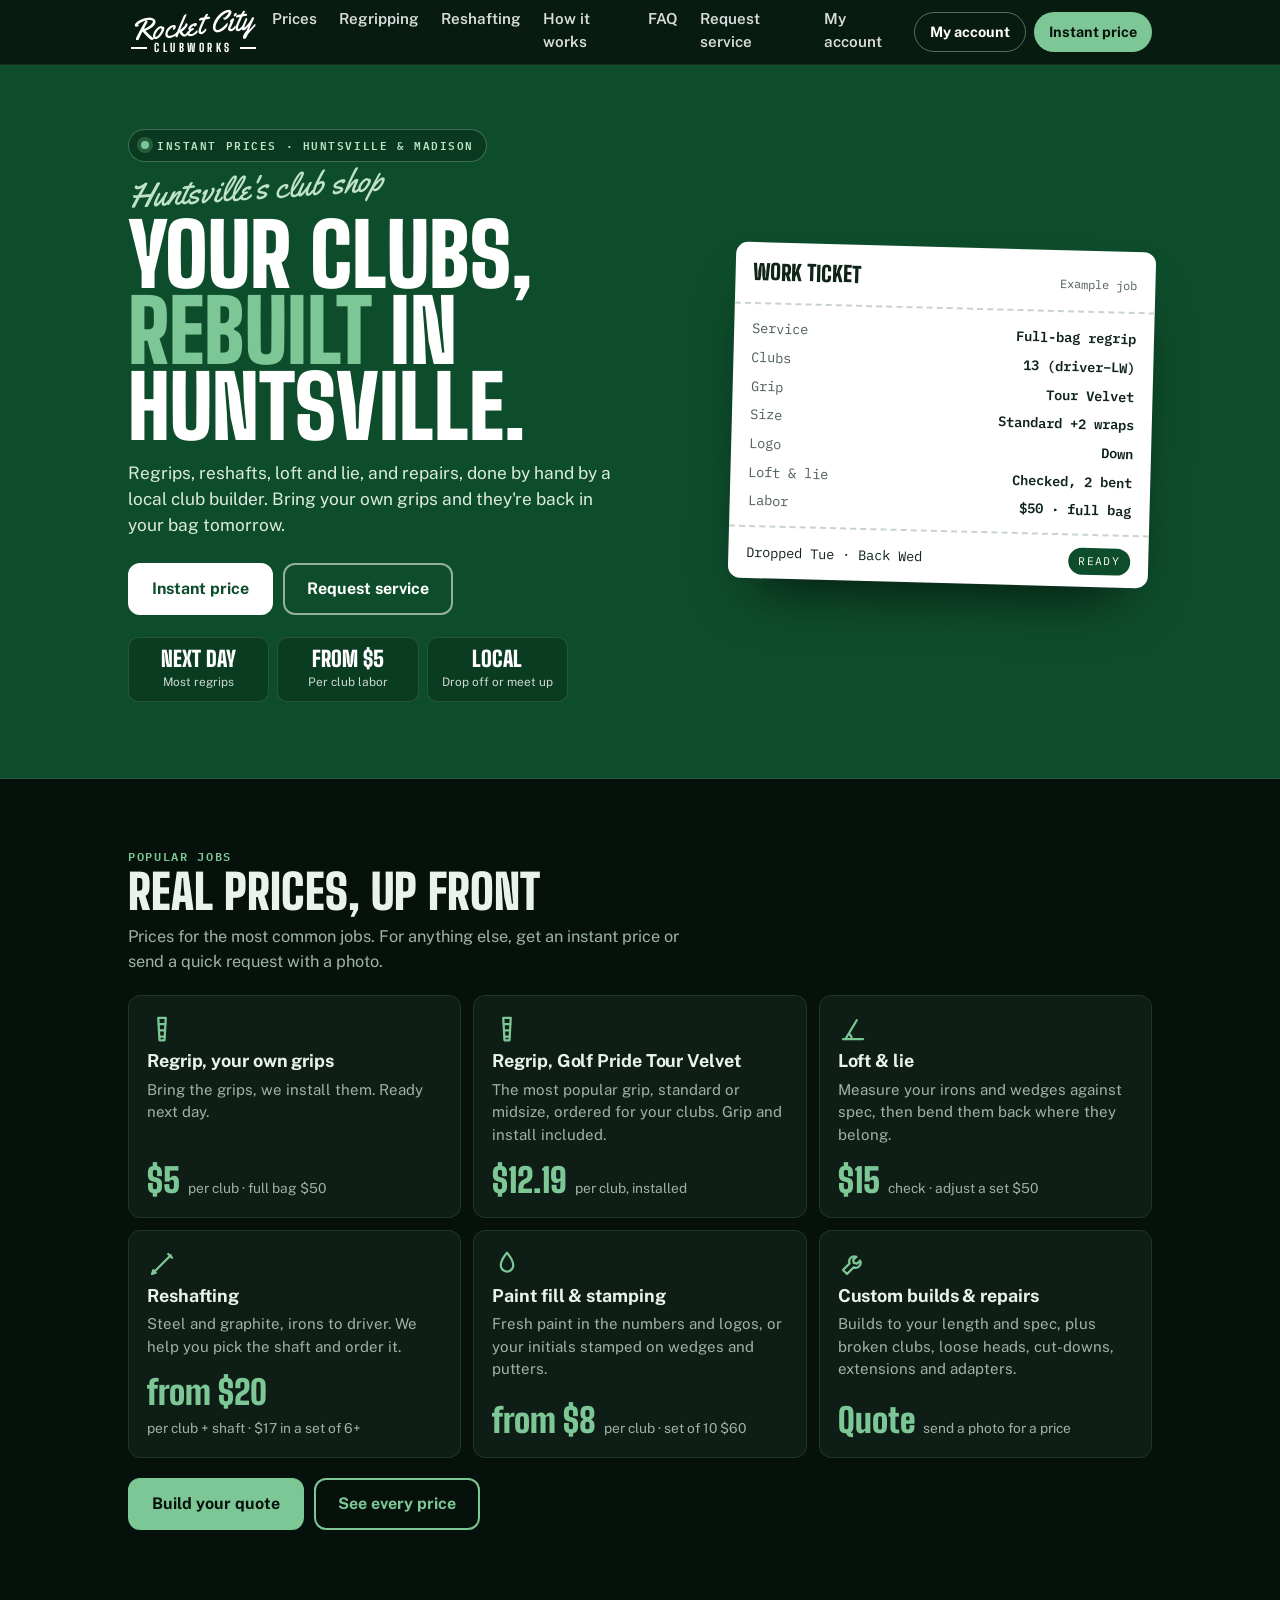
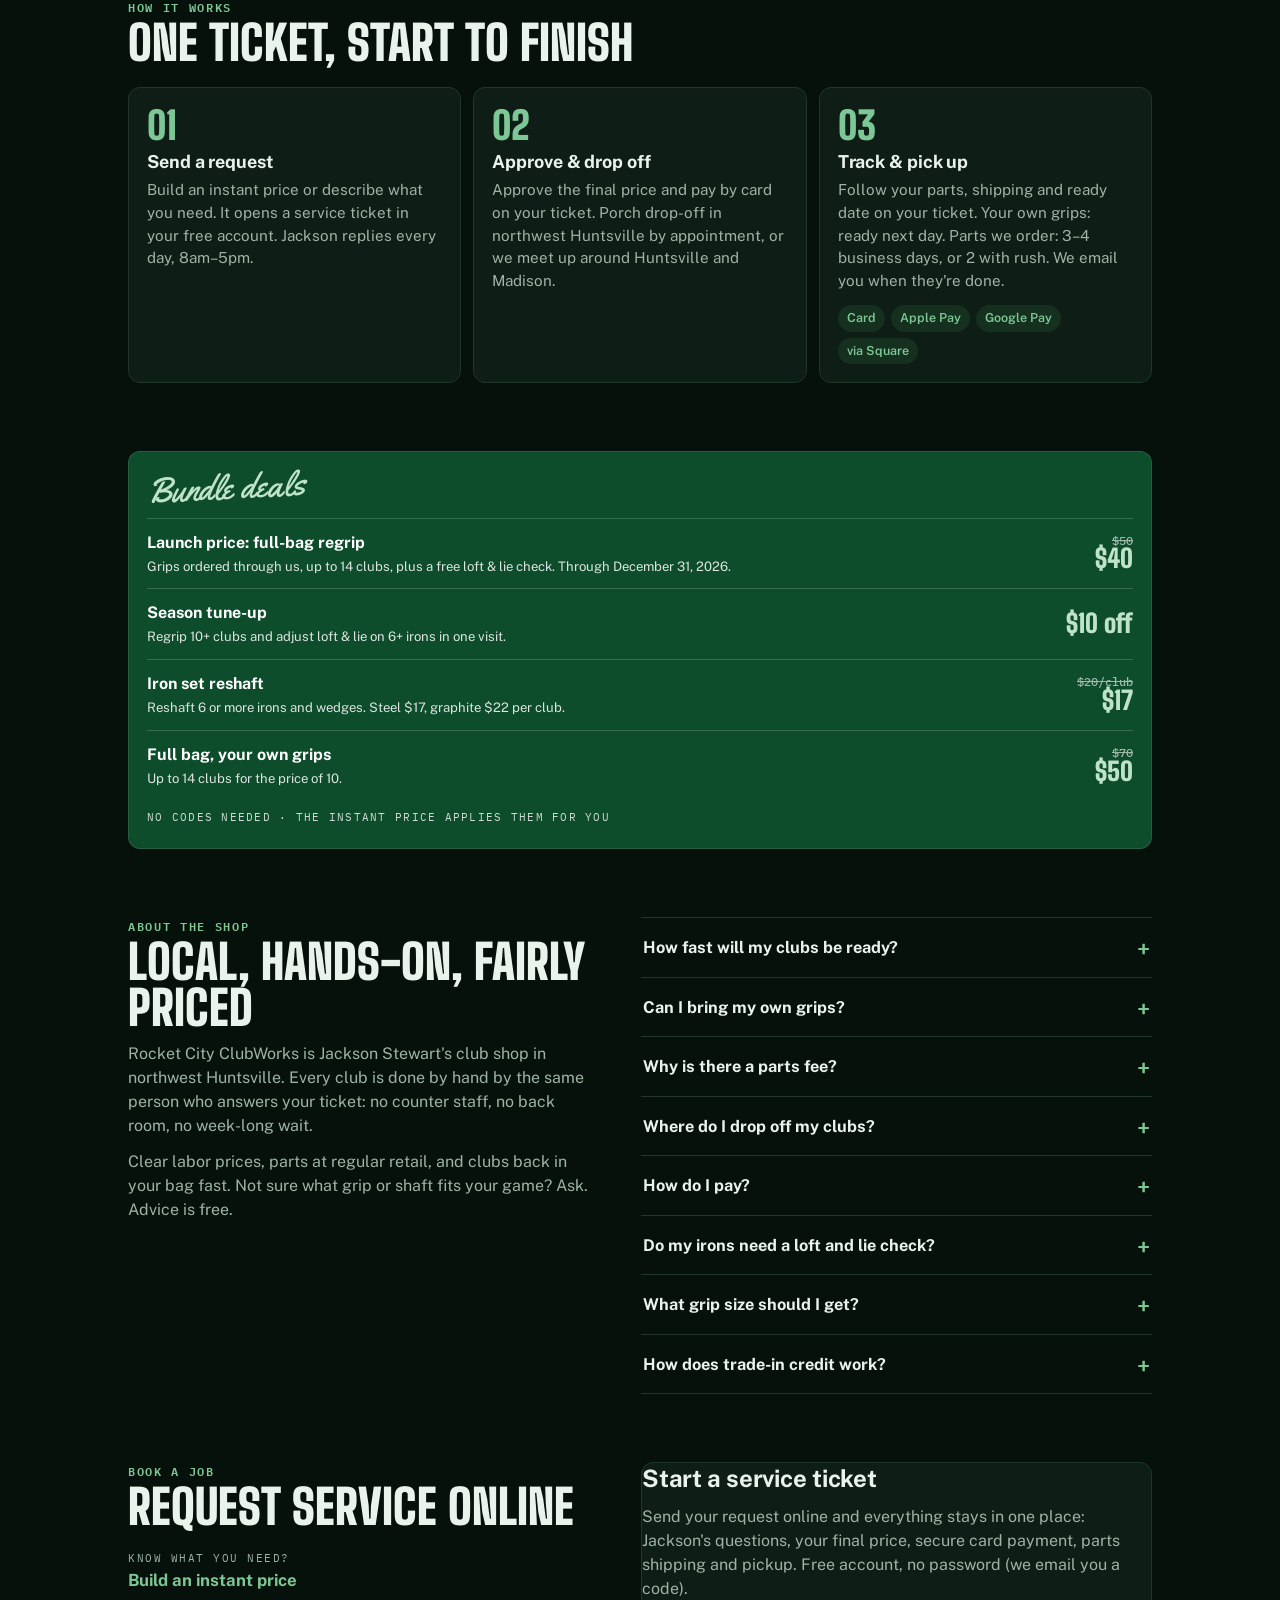
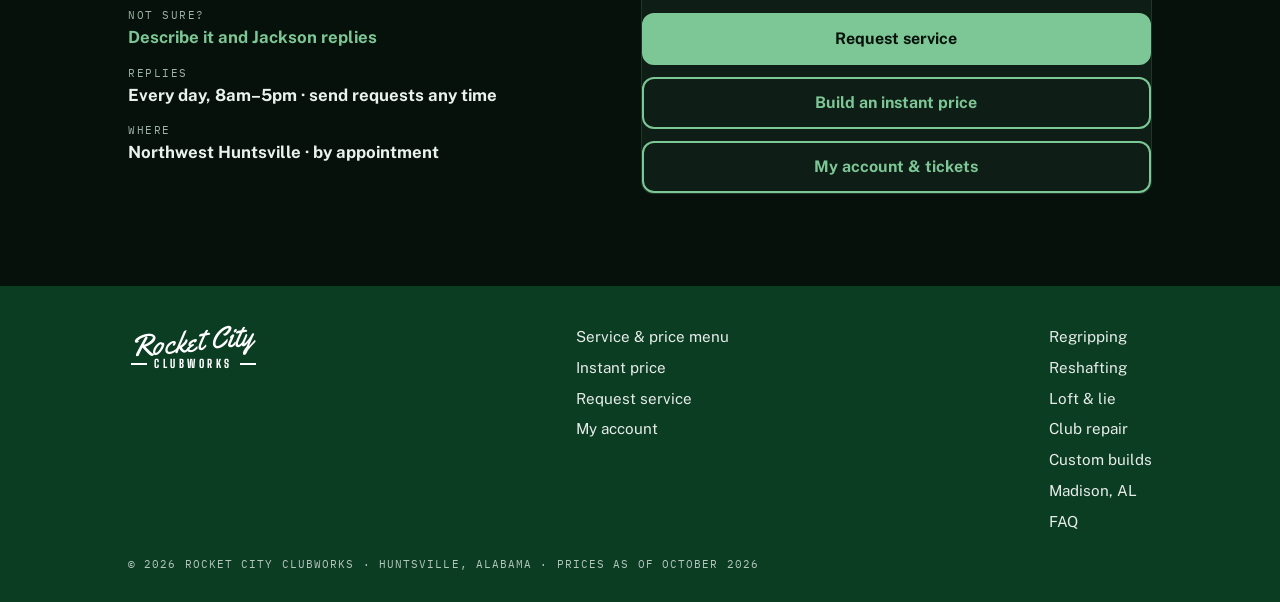
==== commit db35180b: "Request before sign-up, source tracking, Today panel and digest, repairs in the quote tool, polish -" ====
--- a/index.html
+++ b/index.html
@@ -58,7 +58,10 @@
 @media (min-width:640px){.jobs{grid-template-columns:repeat(2,1fr)}}
 @media (min-width:980px){.jobs{grid-template-columns:repeat(3,1fr)}}
 .job{padding:18px;display:flex;flex-direction:column;gap:6px;position:relative;overflow:hidden}
-.job::after{content:"";position:absolute;right:-30px;top:-30px;width:90px;height:90px;border-radius:50%;background:var(--dimples);opacity:.7}
+.job .ic{width:30px;height:30px;color:var(--accent)}
+.job{transition:border-color .2s,transform .2s}
+.job:hover{border-color:var(--accent);transform:translateY(-2px)}
+@media (prefers-reduced-motion: reduce){.job:hover{transform:none}}
 .job h3 a{color:inherit;text-decoration:none}.job h3 a::after{content:"";position:absolute;inset:0}
 .job p{margin:0;color:var(--muted);font-size:.94rem}
 .job .price{margin-top:auto;padding-top:12px;display:flex;align-items:baseline;gap:8px;flex-wrap:wrap}
@@ -94,6 +97,7 @@
 </style>
 </head>
 <body>
+<a class="skip" href="#main">Skip to content</a>
 
 <header class="top">
   <div class="wrap">
@@ -108,11 +112,11 @@
   </div>
 </header>
 
-<main>
+<main id="main">
 <section class="hero">
   <div class="wrap">
     <div>
-      <span class="pill">Now open · Huntsville &amp; Madison</span>
+      <span class="pill">Instant prices · Huntsville &amp; Madison</span>
       <div class="script">Huntsville's club shop</div>
       <h1>Your clubs, <em>rebuilt</em> in Huntsville.</h1>
       <p>Regrips, reshafts, loft and lie, and repairs, done by hand by a local club builder. Bring your own grips and they're back in your bag tomorrow.</p>
@@ -151,32 +155,32 @@
     </div>
     <div class="jobs">
       <article class="card job rv">
-        <h3><a href="/golf-club-regripping/">Regrip, your own grips</a></h3>
+        <svg class="ic" viewBox="0 0 24 24" fill="none" stroke="currentColor" stroke-width="1.8" stroke-linecap="round" stroke-linejoin="round" aria-hidden="true"><path d="M9 3h6l-1 18h-4z"/><path d="M9.4 8h5.2M9.7 13h4.6M10 18h4"/></svg><h3><a href="/golf-club-regripping/">Regrip, your own grips</a></h3>
         <p>Bring the grips, we install them. Ready next day.</p>
         <div class="price"><b data-p="regripOwn">$5</b><span>per club · full bag <span data-p="regripOwnBag">$50</span></span></div>
       </article>
       <article class="card job rv">
-        <h3><a href="/golf-club-regripping/">Regrip, Golf Pride Tour Velvet</a></h3>
+        <svg class="ic" viewBox="0 0 24 24" fill="none" stroke="currentColor" stroke-width="1.8" stroke-linecap="round" stroke-linejoin="round" aria-hidden="true"><path d="M9 3h6l-1 18h-4z"/><path d="M9.4 8h5.2M9.7 13h4.6M10 18h4"/></svg><h3><a href="/golf-club-regripping/">Regrip, Golf Pride Tour Velvet</a></h3>
         <p>The most popular grip, standard or midsize, ordered for your clubs. Grip and install included.</p>
         <div class="price"><b data-p="installed:Golf Pride Tour Velvet">$12.19</b><span>per club, installed</span></div>
       </article>
       <article class="card job rv">
-        <h3><a href="/loft-and-lie/">Loft &amp; lie</a></h3>
+        <svg class="ic" viewBox="0 0 24 24" fill="none" stroke="currentColor" stroke-width="1.8" stroke-linecap="round" stroke-linejoin="round" aria-hidden="true"><path d="M4 20h16"/><path d="M6 20 15 5"/><path d="M11 20a5 5 0 0 0-1.6-3.7"/></svg><h3><a href="/loft-and-lie/">Loft &amp; lie</a></h3>
         <p>Measure your irons and wedges against spec, then bend them back where they belong.</p>
         <div class="price"><b data-p="loftCheck">$15</b><span>check · adjust a set <span data-p="loftSet">$50</span></span></div>
       </article>
       <article class="card job rv">
-        <h3><a href="/reshafting/">Reshafting</a></h3>
+        <svg class="ic" viewBox="0 0 24 24" fill="none" stroke="currentColor" stroke-width="1.8" stroke-linecap="round" stroke-linejoin="round" aria-hidden="true"><path d="M5 19 19 5"/><path d="M4 20l3-1-2-2z"/><path d="M17 4l3 3"/></svg><h3><a href="/reshafting/">Reshafting</a></h3>
         <p>Steel and graphite, irons to driver. We help you pick the shaft and order it.</p>
         <div class="price"><b>from <span data-p="reshaftSteel">$20</span></b><span>per club + shaft · <span data-p="ironSetSteel">$17</span> in a set of 6+</span></div>
       </article>
       <article class="card job rv">
-        <h3><a href="/golf-club-repair/">Paint fill &amp; stamping</a></h3>
+        <svg class="ic" viewBox="0 0 24 24" fill="none" stroke="currentColor" stroke-width="1.8" stroke-linecap="round" stroke-linejoin="round" aria-hidden="true"><path d="M12 3s5 6 5 10a5 5 0 0 1-10 0c0-4 5-10 5-10z"/></svg><h3><a href="/golf-club-repair/">Paint fill &amp; stamping</a></h3>
         <p>Fresh paint in the numbers and logos, or your initials stamped on wedges and putters.</p>
         <div class="price"><b>from <span data-p="paintPer">$8</span></b><span>per club · set of 10 <span data-p="paintSet">$60</span></span></div>
       </article>
       <article class="card job rv">
-        <h3><a href="/custom-golf-clubs/">Custom builds &amp; repairs</a></h3>
+        <svg class="ic" viewBox="0 0 24 24" fill="none" stroke="currentColor" stroke-width="1.8" stroke-linecap="round" stroke-linejoin="round" aria-hidden="true"><path d="M14.7 6.3a4 4 0 0 0-5.4 5.2L4 16.8 7.2 20l5.3-5.3a4 4 0 0 0 5.2-5.4l-2.4 2.4-2.6-.6-.6-2.6z"/></svg><h3><a href="/custom-golf-clubs/">Custom builds &amp; repairs</a></h3>
         <p>Builds to your length and spec, plus broken clubs, loose heads, cut-downs, extensions and adapters.</p>
         <div class="price"><b>Quote</b><span>send a photo for a price</span></div>
       </article>
@@ -225,7 +229,7 @@
     <div class="about rv">
       <div class="eyebrow">About the shop</div>
       <h2>Local, hands-on, fairly priced</h2>
-      <p>Rocket City ClubWorks is a home club shop in Huntsville run by Jackson Stewart, a local golfer who got tired of waiting a week for a simple regrip.</p>
+      <p>Rocket City ClubWorks is Jackson Stewart's club shop in northwest Huntsville. Every club is done by hand by the same person who answers your ticket: no counter staff, no back room, no week-long wait.</p>
       <p>Clear labor prices, parts at regular retail, and clubs back in your bag fast. Not sure what grip or shaft fits your game? Ask. Advice is free.</p>
     </div>
     <div class="faq rv">
--- a/assets/site.css
+++ b/assets/site.css
@@ -87,10 +87,11 @@
 /* ---------- sections ---------- */
 .sec{padding:44px 0}
 @media (min-width:760px){.sec{padding:68px 0}}
-.eyebrow{font-family:var(--mono);font-weight:600;font-size:.72rem;letter-spacing:.18em;text-transform:uppercase;color:var(--accent)}
+.eyebrow{font-family:var(--mono);font-weight:600;font-size:.75rem;letter-spacing:.14em;text-transform:uppercase;color:var(--accent)}
 h1,h2,h3{font-family:var(--display);font-weight:900;text-transform:uppercase;line-height:.95;margin:0}
 h2{font-size:clamp(2.1rem,7vw,3rem);margin-top:4px}
-h3{font-size:1.35rem;font-weight:800;letter-spacing:.01em}
+/* Card titles read as sentences, so the big uppercase type is saved for headings */
+h3{font-family:var(--body);text-transform:none;font-size:1.12rem;font-weight:700;letter-spacing:-.005em;line-height:1.25}
 .lede{color:var(--muted);font-size:1.02rem;max-width:58ch;margin:10px 0 0}
 .head{margin-bottom:22px}
 .card{background:var(--surface);border:1px solid var(--line);border-radius:var(--r)}
@@ -157,3 +158,7 @@
 .bar .alt{border:2px solid var(--dots);color:var(--ink)}
 .bar svg{width:20px;height:20px;flex:none}
 @media (min-width:900px){.bar{display:none}}
+
+/* Skip link for keyboard users */
+.skip{position:absolute;left:-9999px;top:8px;z-index:100;background:var(--accent);color:var(--accent-ink);padding:10px 14px;border-radius:8px;font-weight:700}
+.skip:focus{left:16px}
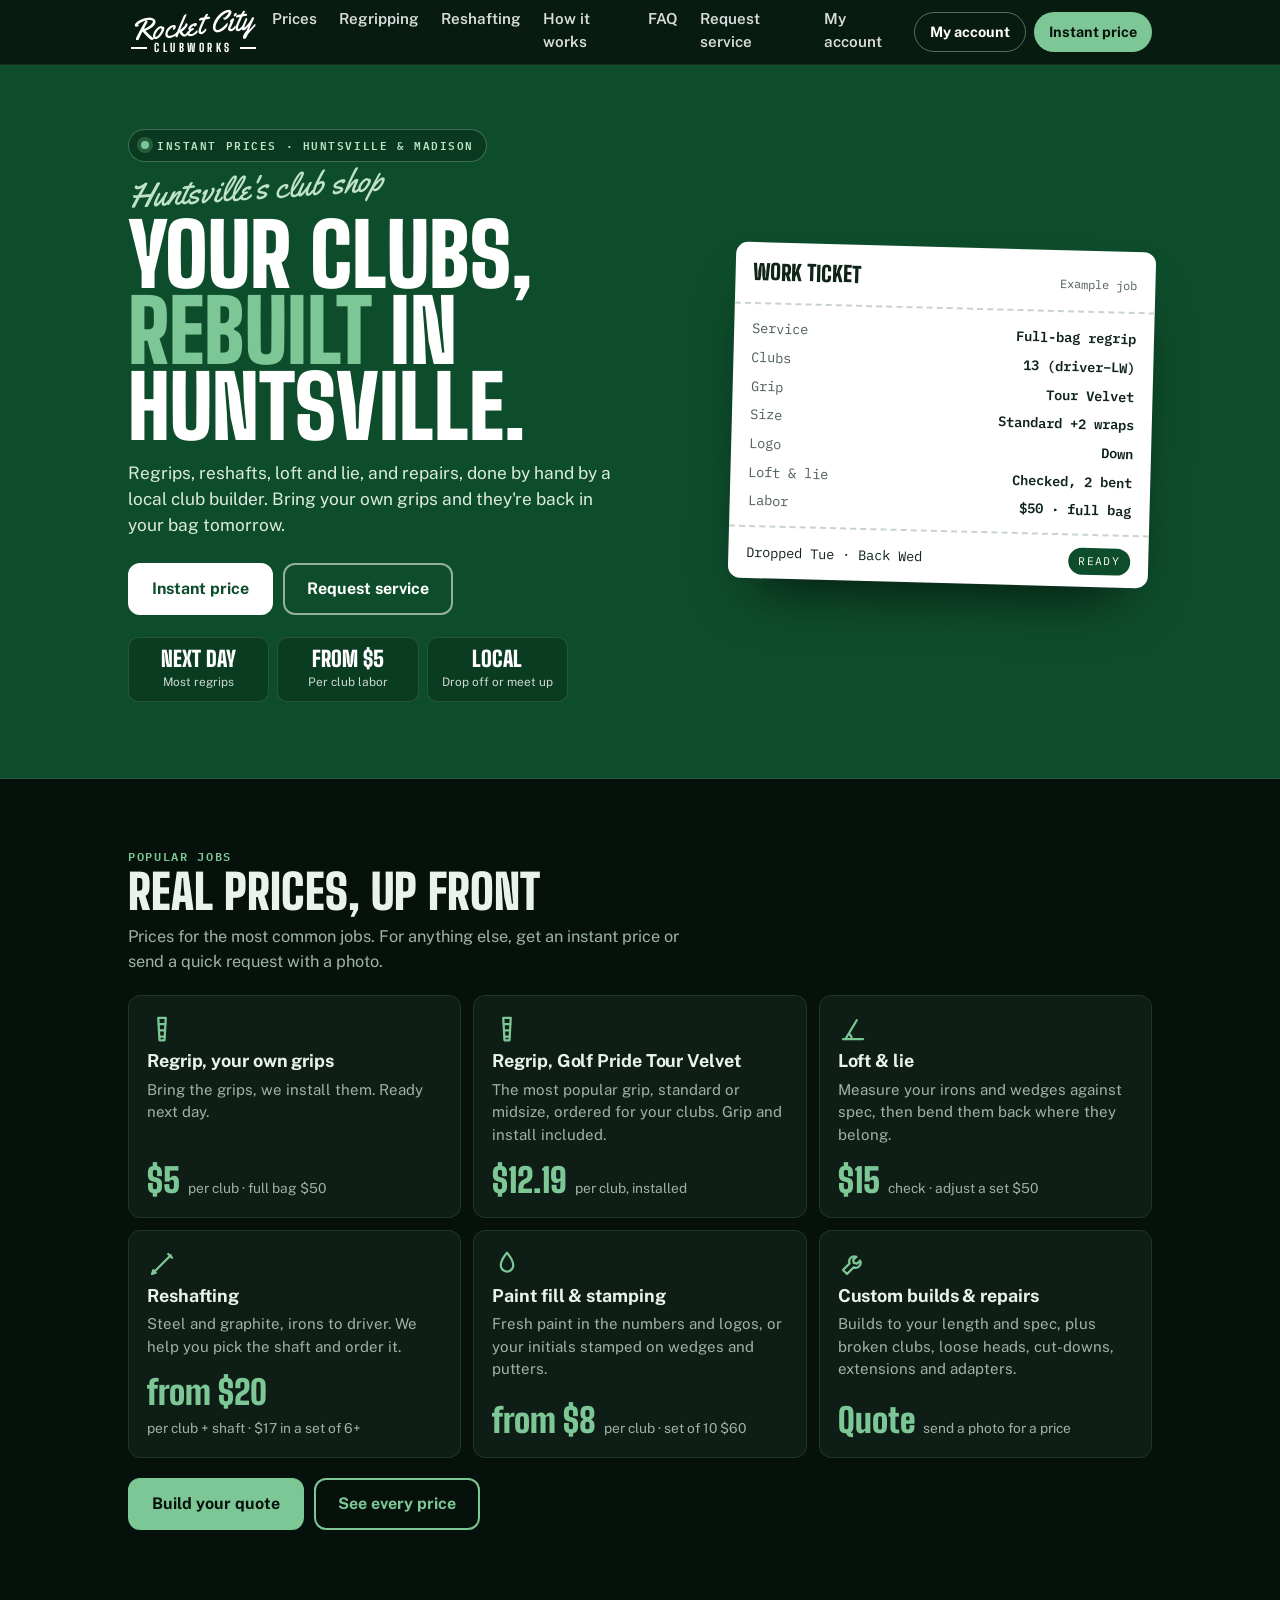
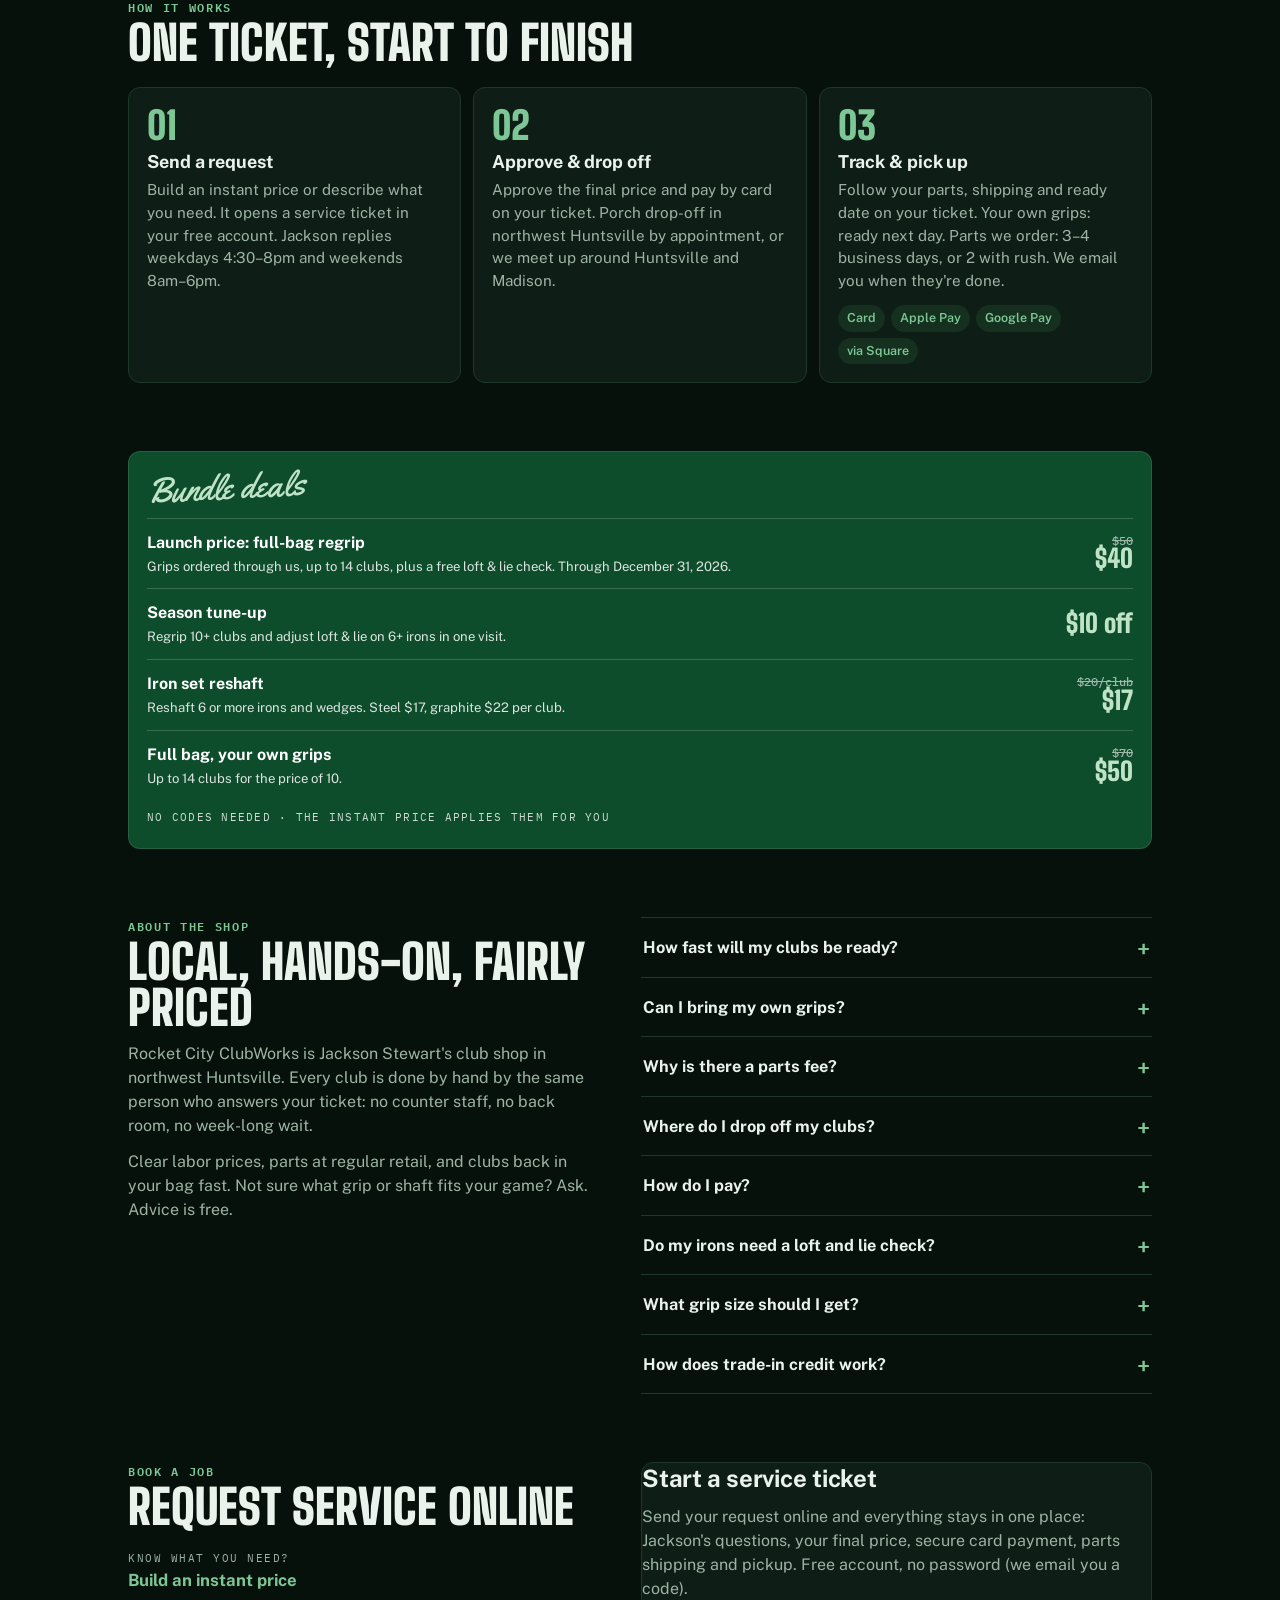
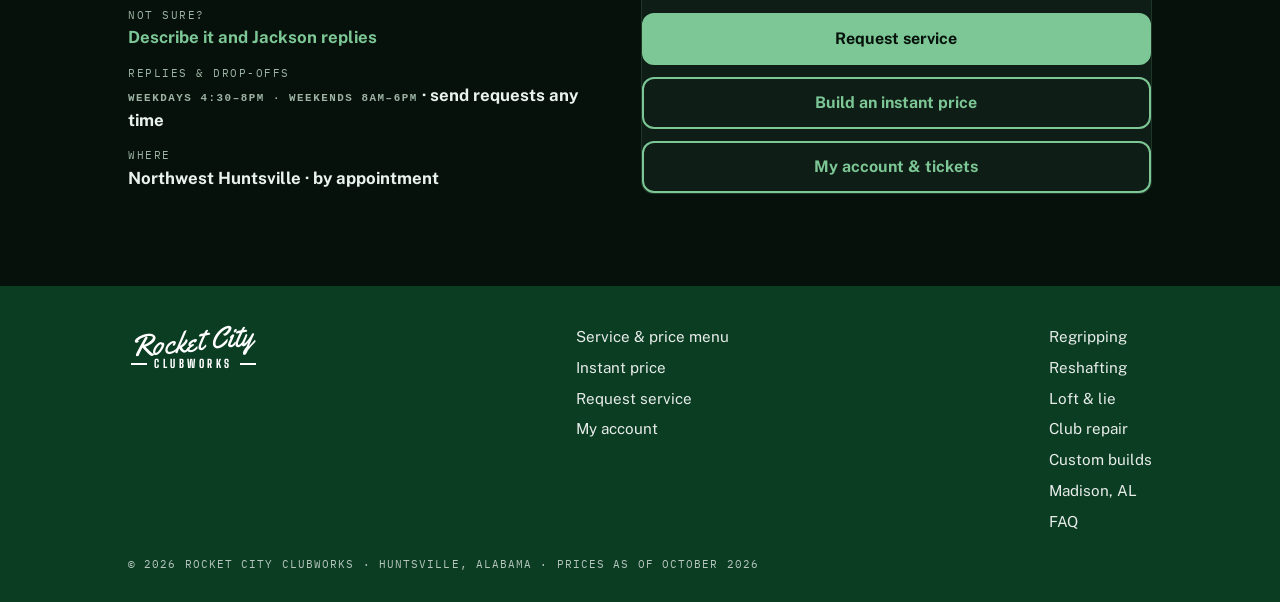
==== commit ab2e738b: "Hand-off hours: weekdays 4:30–8pm, weekends 8am–6pm Hours live in prices.js and appear on the home p" ====
--- a/index.html
+++ b/index.html
@@ -22,8 +22,8 @@
 <link rel="preconnect" href="https://fonts.gstatic.com" crossorigin>
 <link rel="stylesheet" href="https://fonts.googleapis.com/css2?family=Yellowtail&family=Big+Shoulders+Display:wght@800;900&family=Public+Sans:wght@400;500;600;700&family=IBM+Plex+Mono:wght@500;600&display=swap">
 <link rel="stylesheet" href="/assets/site.css">
-<script type="application/ld+json" id="ld-business">{"@context":"https://schema.org","@type":["LocalBusiness","SportingGoodsStore"],"@id":"https://rocketcityclubworks.com/#business","name":"Rocket City ClubWorks","url":"https://rocketcityclubworks.com/","logo":"https://rocketcityclubworks.com/apple-touch-icon.png","image":"https://rocketcityclubworks.com/og-image.png","description":"Local golf club repair and build shop in Huntsville, AL: regripping, reshafting, loft and lie, club repair, hard-to-find parts and custom builds, with instant online pricing and online booking.","telephone":"+1-205-588-9164","email":"jackson@rocketcityclubworks.com","priceRange":"$","currenciesAccepted":"USD","paymentAccepted":"Credit card, Apple Pay, Google Pay","founder":{"@type":"Person","name":"Jackson Stewart"},"address":{"@type":"PostalAddress","addressLocality":"Huntsville","addressRegion":"AL","postalCode":"35806","addressCountry":"US"},"areaServed":[{"@type":"City","name":"Huntsville, AL"},{"@type":"City","name":"Madison, AL"},{"@type":"City","name":"Harvest, AL"},{"@type":"City","name":"Meridianville, AL"},{"@type":"City","name":"Hazel Green, AL"},{"@type":"City","name":"Owens Cross Roads, AL"},{"@type":"City","name":"Athens, AL"},{"@type":"City","name":"Decatur, AL"}],"openingHoursSpecification":[{"@type":"OpeningHoursSpecification","dayOfWeek":["Monday","Tuesday","Wednesday","Thursday","Friday","Saturday","Sunday"],"opens":"08:00","closes":"17:00"}],"hasOfferCatalog":{"@type":"OfferCatalog","name":"Golf club services","itemListElement":[{"@type":"Offer","itemOffered":{"@type":"Service","name":"Regrip, per club","description":"Your grips or ours · + grip if we order it"},"priceSpecification":{"@type":"UnitPriceSpecification","price":5,"priceCurrency":"USD"}},{"@type":"Offer","itemOffered":{"@type":"Service","name":"Full bag, up to 14 clubs","description":"Your grips or ours · + grips if we order them"},"priceSpecification":{"@type":"UnitPriceSpecification","price":50,"priceCurrency":"USD"}},{"@type":"Offer","itemOffered":{"@type":"Service","name":"Putter grip install","description":"+ grip if we order it"},"priceSpecification":{"@type":"UnitPriceSpecification","price":5,"priceCurrency":"USD"}},{"@type":"Offer","itemOffered":{"@type":"Service","name":"Parts fee, grips & parts we order","description":"Per order · free when parts total $100+"},"priceSpecification":{"@type":"UnitPriceSpecification","price":10,"priceCurrency":"USD"}},{"@type":"Offer","itemOffered":{"@type":"Service","name":"Check only","description":"Irons & wedges, up to 14 clubs"},"priceSpecification":{"@type":"UnitPriceSpecification","price":15,"priceCurrency":"USD"}},{"@type":"Offer","itemOffered":{"@type":"Service","name":"Check & adjust","description":"Per club"},"priceSpecification":{"@type":"UnitPriceSpecification","price":5,"priceCurrency":"USD"}},{"@type":"Offer","itemOffered":{"@type":"Service","name":"Check & adjust a set","description":"Up to 12 clubs"},"priceSpecification":{"@type":"UnitPriceSpecification","price":50,"priceCurrency":"USD"}},{"@type":"Offer","itemOffered":{"@type":"Service","name":"Reshaft iron or wedge, steel","description":"+ shaft, ferrule & grip"},"priceSpecification":{"@type":"UnitPriceSpecification","price":20,"priceCurrency":"USD"}},{"@type":"Offer","itemOffered":{"@type":"Service","name":"Reshaft iron or wedge, graphite","description":"+ shaft, ferrule & grip"},"priceSpecification":{"@type":"UnitPriceSpecification","price":25,"priceCurrency":"USD"}},{"@type":"Offer","itemOffered":{"@type":"Service","name":"Reshaft driver, wood or hybrid","description":"+ shaft & grip · + adapter if new"},"priceSpecification":{"@type":"UnitPriceSpecification","price":25,"priceCurrency":"USD"}},{"@type":"Offer","itemOffered":{"@type":"Service","name":"Install or move an adapter","description":"Your shaft · + adapter if new"},"priceSpecification":{"@type":"UnitPriceSpecification","price":20,"priceCurrency":"USD"}},{"@type":"Offer","itemOffered":{"@type":"Service","name":"Shorten a club","description":"Grip saved when possible · + grip if not"},"priceSpecification":{"@type":"UnitPriceSpecification","price":10,"priceCurrency":"USD"}},{"@type":"Offer","itemOffered":{"@type":"Service","name":"Extend a club","description":"+ extension & grip"},"priceSpecification":{"@type":"UnitPriceSpecification","price":15,"priceCurrency":"USD"}},{"@type":"Offer","itemOffered":{"@type":"Service","name":"Loose head or rattle","description":"Re-epoxied, new ferrule included"},"priceSpecification":{"@type":"UnitPriceSpecification","price":20,"priceCurrency":"USD"}},{"@type":"Offer","itemOffered":{"@type":"Service","name":"Custom ferrules, per club","description":"+ ferrule · $5 with a reshaft or build"},"priceSpecification":{"@type":"UnitPriceSpecification","price":15,"priceCurrency":"USD"}},{"@type":"Offer","itemOffered":{"@type":"Service","name":"Paint fill, per club","description":"Set of up to 10 $60 · paint included"},"priceSpecification":{"@type":"UnitPriceSpecification","price":8,"priceCurrency":"USD"}}]},"sameAs":[]}</script>
-<script type="application/ld+json" id="ld-faq">{"@context":"https://schema.org","@type":"FAQPage","mainEntity":[{"@type":"Question","name":"How fast will my clubs be ready?","acceptedAnswer":{"@type":"Answer","text":"Your own grips, loft and lie, and most repairs are ready the next day. Grips and parts we order arrive in about 2 business days, so those jobs take 3–4 business days (3–5 for reshafts, since the epoxy cures overnight). Need it sooner? Rush overnight parts are $25 and cut it to about 2 business days."}},{"@type":"Question","name":"Can I bring my own grips?","acceptedAnswer":{"@type":"Answer","text":"Yes, and they're ready the next day. Labor is the same either way: $5 per club or $50 for a full bag of up to 14. If we order grips for you, you pay the grip at regular retail plus a $10 parts fee (free when parts total $100+)."}},{"@type":"Question","name":"Why is there a parts fee?","acceptedAnswer":{"@type":"Answer","text":"We don't keep a warehouse of grips and shafts. Everything is ordered for your job from GolfWorks, and the $10 fee covers the shipping. It's free when your parts total $100 or more, and you only pay it once per order."}},{"@type":"Question","name":"Where do I drop off my clubs?","acceptedAnswer":{"@type":"Answer","text":"Drop-off and pickup are by appointment at our shop in northwest Huntsville, or we can meet up around Huntsville and Madison. We send the address when you book."}},{"@type":"Question","name":"How do I pay?","acceptedAnswer":{"@type":"Answer","text":"When Jackson sends your final price, you approve it and pay by card right on your service ticket (secure checkout by Square). Parts are ordered as soon as your payment clears."}},{"@type":"Question","name":"Do my irons need a loft and lie check?","acceptedAnswer":{"@type":"Answer","text":"Lofts and lies drift with play, especially on forged irons, and a club a couple of degrees off can push shots offline. A check takes about 20 minutes, and we show you the numbers before bending anything."}},{"@type":"Question","name":"What grip size should I get?","acceptedAnswer":{"@type":"Answer","text":"Bring a current club and we'll check your hand size and how you hold it. Build-up wraps to fine-tune size are free."}},{"@type":"Question","name":"How does trade-in credit work?","acceptedAnswer":{"@type":"Answer","text":"Bring in shafts, adapters or heads you're not using. We check their condition and quote a credit toward any service."}}]}</script>
+<script type="application/ld+json" id="ld-business">{"@context":"https://schema.org","@type":["LocalBusiness","SportingGoodsStore"],"@id":"https://rocketcityclubworks.com/#business","name":"Rocket City ClubWorks","url":"https://rocketcityclubworks.com/","logo":"https://rocketcityclubworks.com/apple-touch-icon.png","image":"https://rocketcityclubworks.com/og-image.png","description":"Local golf club repair and build shop in Huntsville, AL: regripping, reshafting, loft and lie, club repair, hard-to-find parts and custom builds, with instant online pricing and online booking.","telephone":"+1-205-588-9164","email":"jackson@rocketcityclubworks.com","priceRange":"$","currenciesAccepted":"USD","paymentAccepted":"Credit card, Apple Pay, Google Pay","founder":{"@type":"Person","name":"Jackson Stewart"},"address":{"@type":"PostalAddress","addressLocality":"Huntsville","addressRegion":"AL","postalCode":"35806","addressCountry":"US"},"areaServed":[{"@type":"City","name":"Huntsville, AL"},{"@type":"City","name":"Madison, AL"},{"@type":"City","name":"Harvest, AL"},{"@type":"City","name":"Meridianville, AL"},{"@type":"City","name":"Hazel Green, AL"},{"@type":"City","name":"Owens Cross Roads, AL"},{"@type":"City","name":"Athens, AL"},{"@type":"City","name":"Decatur, AL"}],"openingHoursSpecification":[{"@type":"OpeningHoursSpecification","dayOfWeek":["Monday","Tuesday","Wednesday","Thursday","Friday"],"opens":"16:30","closes":"20:00"},{"@type":"OpeningHoursSpecification","dayOfWeek":["Saturday","Sunday"],"opens":"08:00","closes":"18:00"}],"hasOfferCatalog":{"@type":"OfferCatalog","name":"Golf club services","itemListElement":[{"@type":"Offer","itemOffered":{"@type":"Service","name":"Regrip, per club","description":"Your grips or ours · + grip if we order it"},"priceSpecification":{"@type":"UnitPriceSpecification","price":5,"priceCurrency":"USD"}},{"@type":"Offer","itemOffered":{"@type":"Service","name":"Full bag, up to 14 clubs","description":"Your grips or ours · + grips if we order them"},"priceSpecification":{"@type":"UnitPriceSpecification","price":50,"priceCurrency":"USD"}},{"@type":"Offer","itemOffered":{"@type":"Service","name":"Putter grip install","description":"+ grip if we order it"},"priceSpecification":{"@type":"UnitPriceSpecification","price":5,"priceCurrency":"USD"}},{"@type":"Offer","itemOffered":{"@type":"Service","name":"Parts fee, grips & parts we order","description":"Per order · free when parts total $100+"},"priceSpecification":{"@type":"UnitPriceSpecification","price":10,"priceCurrency":"USD"}},{"@type":"Offer","itemOffered":{"@type":"Service","name":"Check only","description":"Irons & wedges, up to 14 clubs"},"priceSpecification":{"@type":"UnitPriceSpecification","price":15,"priceCurrency":"USD"}},{"@type":"Offer","itemOffered":{"@type":"Service","name":"Check & adjust","description":"Per club"},"priceSpecification":{"@type":"UnitPriceSpecification","price":5,"priceCurrency":"USD"}},{"@type":"Offer","itemOffered":{"@type":"Service","name":"Check & adjust a set","description":"Up to 12 clubs"},"priceSpecification":{"@type":"UnitPriceSpecification","price":50,"priceCurrency":"USD"}},{"@type":"Offer","itemOffered":{"@type":"Service","name":"Reshaft iron or wedge, steel","description":"+ shaft, ferrule & grip"},"priceSpecification":{"@type":"UnitPriceSpecification","price":20,"priceCurrency":"USD"}},{"@type":"Offer","itemOffered":{"@type":"Service","name":"Reshaft iron or wedge, graphite","description":"+ shaft, ferrule & grip"},"priceSpecification":{"@type":"UnitPriceSpecification","price":25,"priceCurrency":"USD"}},{"@type":"Offer","itemOffered":{"@type":"Service","name":"Reshaft driver, wood or hybrid","description":"+ shaft & grip · + adapter if new"},"priceSpecification":{"@type":"UnitPriceSpecification","price":25,"priceCurrency":"USD"}},{"@type":"Offer","itemOffered":{"@type":"Service","name":"Install or move an adapter","description":"Your shaft · + adapter if new"},"priceSpecification":{"@type":"UnitPriceSpecification","price":20,"priceCurrency":"USD"}},{"@type":"Offer","itemOffered":{"@type":"Service","name":"Shorten a club","description":"Grip saved when possible · + grip if not"},"priceSpecification":{"@type":"UnitPriceSpecification","price":10,"priceCurrency":"USD"}},{"@type":"Offer","itemOffered":{"@type":"Service","name":"Extend a club","description":"+ extension & grip"},"priceSpecification":{"@type":"UnitPriceSpecification","price":15,"priceCurrency":"USD"}},{"@type":"Offer","itemOffered":{"@type":"Service","name":"Loose head or rattle","description":"Re-epoxied, new ferrule included"},"priceSpecification":{"@type":"UnitPriceSpecification","price":20,"priceCurrency":"USD"}},{"@type":"Offer","itemOffered":{"@type":"Service","name":"Custom ferrules, per club","description":"+ ferrule · $5 with a reshaft or build"},"priceSpecification":{"@type":"UnitPriceSpecification","price":15,"priceCurrency":"USD"}},{"@type":"Offer","itemOffered":{"@type":"Service","name":"Paint fill, per club","description":"Set of up to 10 $60 · paint included"},"priceSpecification":{"@type":"UnitPriceSpecification","price":8,"priceCurrency":"USD"}}]},"sameAs":[]}</script>
+<script type="application/ld+json" id="ld-faq">{"@context":"https://schema.org","@type":"FAQPage","mainEntity":[{"@type":"Question","name":"How fast will my clubs be ready?","acceptedAnswer":{"@type":"Answer","text":"Your own grips, loft and lie, and most repairs are ready the next day. Grips and parts we order arrive in about 2 business days, so those jobs take 3–4 business days (3–5 for reshafts, since the epoxy cures overnight). Need it sooner? Rush overnight parts are $25 and cut it to about 2 business days."}},{"@type":"Question","name":"Can I bring my own grips?","acceptedAnswer":{"@type":"Answer","text":"Yes, and they're ready the next day. Labor is the same either way: $5 per club or $50 for a full bag of up to 14. If we order grips for you, you pay the grip at regular retail plus a $10 parts fee (free when parts total $100+)."}},{"@type":"Question","name":"Why is there a parts fee?","acceptedAnswer":{"@type":"Answer","text":"We don't keep a warehouse of grips and shafts. Everything is ordered for your job from GolfWorks, and the $10 fee covers the shipping. It's free when your parts total $100 or more, and you only pay it once per order."}},{"@type":"Question","name":"Where do I drop off my clubs?","acceptedAnswer":{"@type":"Answer","text":"Drop-off and pickup are by appointment, weekdays 4:30–8pm and weekends 8am–6pm, at our shop in northwest Huntsville, or we can meet up around Huntsville and Madison. We send the address when you book."}},{"@type":"Question","name":"How do I pay?","acceptedAnswer":{"@type":"Answer","text":"When Jackson sends your final price, you approve it and pay by card right on your service ticket (secure checkout by Square). Parts are ordered as soon as your payment clears."}},{"@type":"Question","name":"Do my irons need a loft and lie check?","acceptedAnswer":{"@type":"Answer","text":"Lofts and lies drift with play, especially on forged irons, and a club a couple of degrees off can push shots offline. A check takes about 20 minutes, and we show you the numbers before bending anything."}},{"@type":"Question","name":"What grip size should I get?","acceptedAnswer":{"@type":"Answer","text":"Bring a current club and we'll check your hand size and how you hold it. Build-up wraps to fine-tune size are free."}},{"@type":"Question","name":"How does trade-in credit work?","acceptedAnswer":{"@type":"Answer","text":"Bring in shafts, adapters or heads you're not using. We check their condition and quote a credit toward any service."}}]}</script>
 <style>
 /* Home page only */
 .hero{background:var(--brand);background-image:radial-gradient(ellipse 80% 70% at 85% 30%,rgba(124,199,149,.18),transparent 60%),var(--dimples);
@@ -199,7 +199,7 @@
       <h2>One ticket, start to finish</h2>
     </div>
     <div class="steps">
-      <article class="card step rv"><h3>Send a request</h3><p>Build an instant price or describe what you need. It opens a service ticket in your free account. Jackson replies every day, 8am–5pm.</p></article>
+      <article class="card step rv"><h3>Send a request</h3><p>Build an instant price or describe what you need. It opens a service ticket in your free account. Jackson replies <span data-hours="short">weekdays 4:30–8pm and weekends 8am–6pm</span>.</p></article>
       <article class="card step rv"><h3>Approve &amp; drop off</h3><p>Approve the final price and pay by card on your ticket. Porch drop-off in northwest Huntsville by appointment, or we meet up around Huntsville and Madison.</p></article>
       <article class="card step rv"><h3>Track &amp; pick up</h3><p>Follow your parts, shipping and ready date on your ticket. Your own grips: ready next day. Parts we order: 3–4 business days, or 2 with rush. We email you when they're done.</p>
         <div class="pay" aria-label="Payment methods"><span>Card</span><span>Apple Pay</span><span>Google Pay</span><span>via Square</span></div></article>
@@ -236,7 +236,7 @@
       <details><summary>How fast will my clubs be ready?</summary><p>Your own grips, loft and lie, and most repairs are ready the next day. Grips and parts we order arrive in about 2 business days, so those jobs take 3–4 business days (3–5 for reshafts, since the epoxy cures overnight). Need it sooner? Rush overnight parts are <span data-p="rush">$25</span> and cut it to about 2 business days.</p></details>
       <details><summary>Can I bring my own grips?</summary><p>Yes, and they're ready the next day. Labor is the same either way: <span data-p="regripOwn">$5</span> per club or <span data-p="regripOwnBag">$50</span> for a full bag of up to 14. If we order grips for you, you pay the grip at regular retail plus a <span data-p="partsFee">$10</span> parts fee (free when parts total $100+).</p></details>
       <details><summary>Why is there a parts fee?</summary><p>We don't keep a warehouse of grips and shafts. Everything is ordered for your job from GolfWorks, and the <span data-p="partsFee">$10</span> fee covers the shipping. It's free when your parts total $100 or more, and you only pay it once per order.</p></details>
-      <details><summary>Where do I drop off my clubs?</summary><p>Drop-off and pickup are by appointment at our shop in northwest Huntsville, or we can meet up around Huntsville and Madison. We send the address when you book.</p></details>
+      <details><summary>Where do I drop off my clubs?</summary><p>Drop-off and pickup are by appointment, <span data-hours="short">weekdays 4:30–8pm and weekends 8am–6pm</span>, at our shop in northwest Huntsville, or we can meet up around Huntsville and Madison. We send the address when you book.</p></details>
       <details><summary>How do I pay?</summary><p>When Jackson sends your final price, you approve it and pay by card right on your service ticket (secure checkout by Square). Parts are ordered as soon as your payment clears.</p></details>
       <details><summary>Do my irons need a loft and lie check?</summary><p>Lofts and lies drift with play, especially on forged irons, and a club a couple of degrees off can push shots offline. A check takes about 20 minutes, and we show you the numbers before bending anything.</p></details>
       <details><summary>What grip size should I get?</summary><p>Bring a current club and we'll check your hand size and how you hold it. Build-up wraps to fine-tune size are free.</p></details>
@@ -253,7 +253,7 @@
       <div class="info">
         <div><span>Know what you need?</span><a href="/menu/#quote">Build an instant price</a></div>
         <div><span>Not sure?</span><a href="/request/">Describe it and Jackson replies</a></div>
-        <div><span>Replies</span><b>Every day, 8am–5pm · send requests any time</b></div>
+        <div><span>Replies &amp; drop-offs</span><b><span data-hours>Weekdays 4:30–8pm · Weekends 8am–6pm</span> · send requests any time</b></div>
         <div><span>Where</span><b>Northwest Huntsville · by appointment</b></div>
       </div>
     </div>
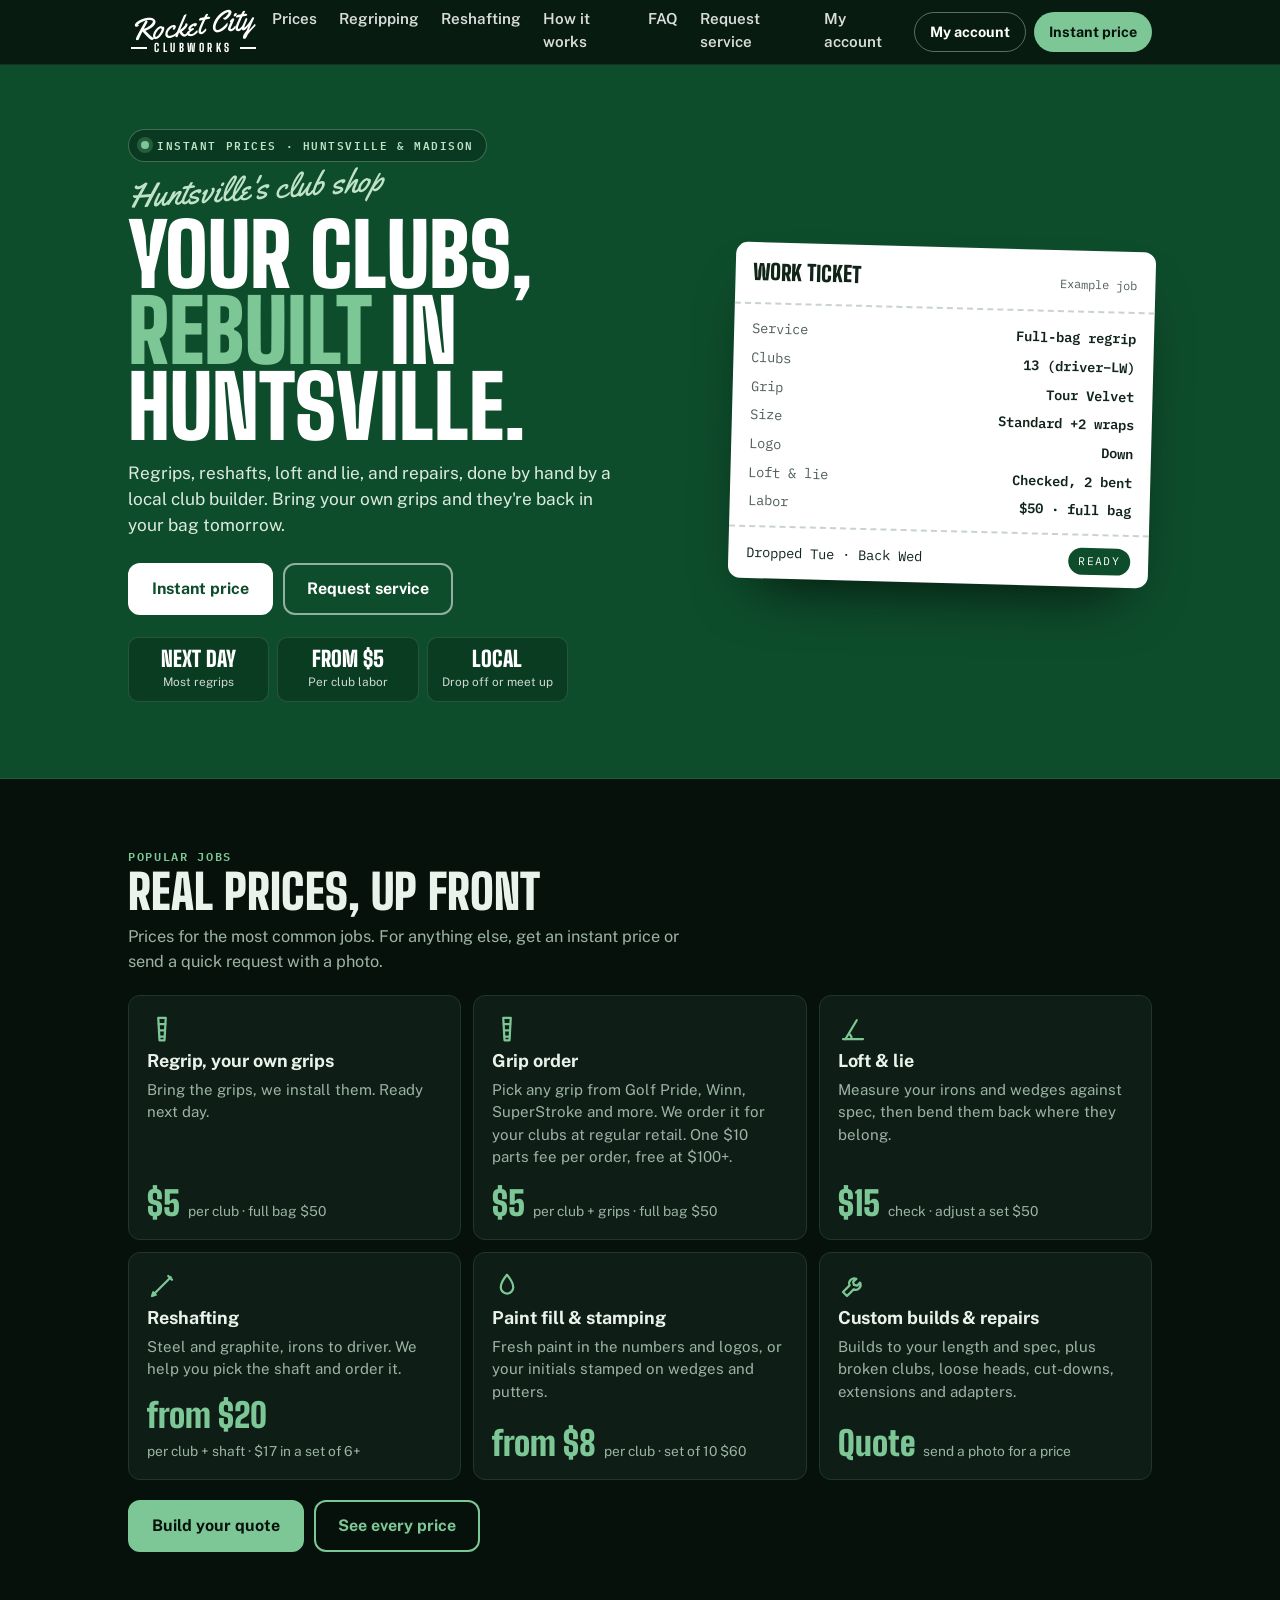
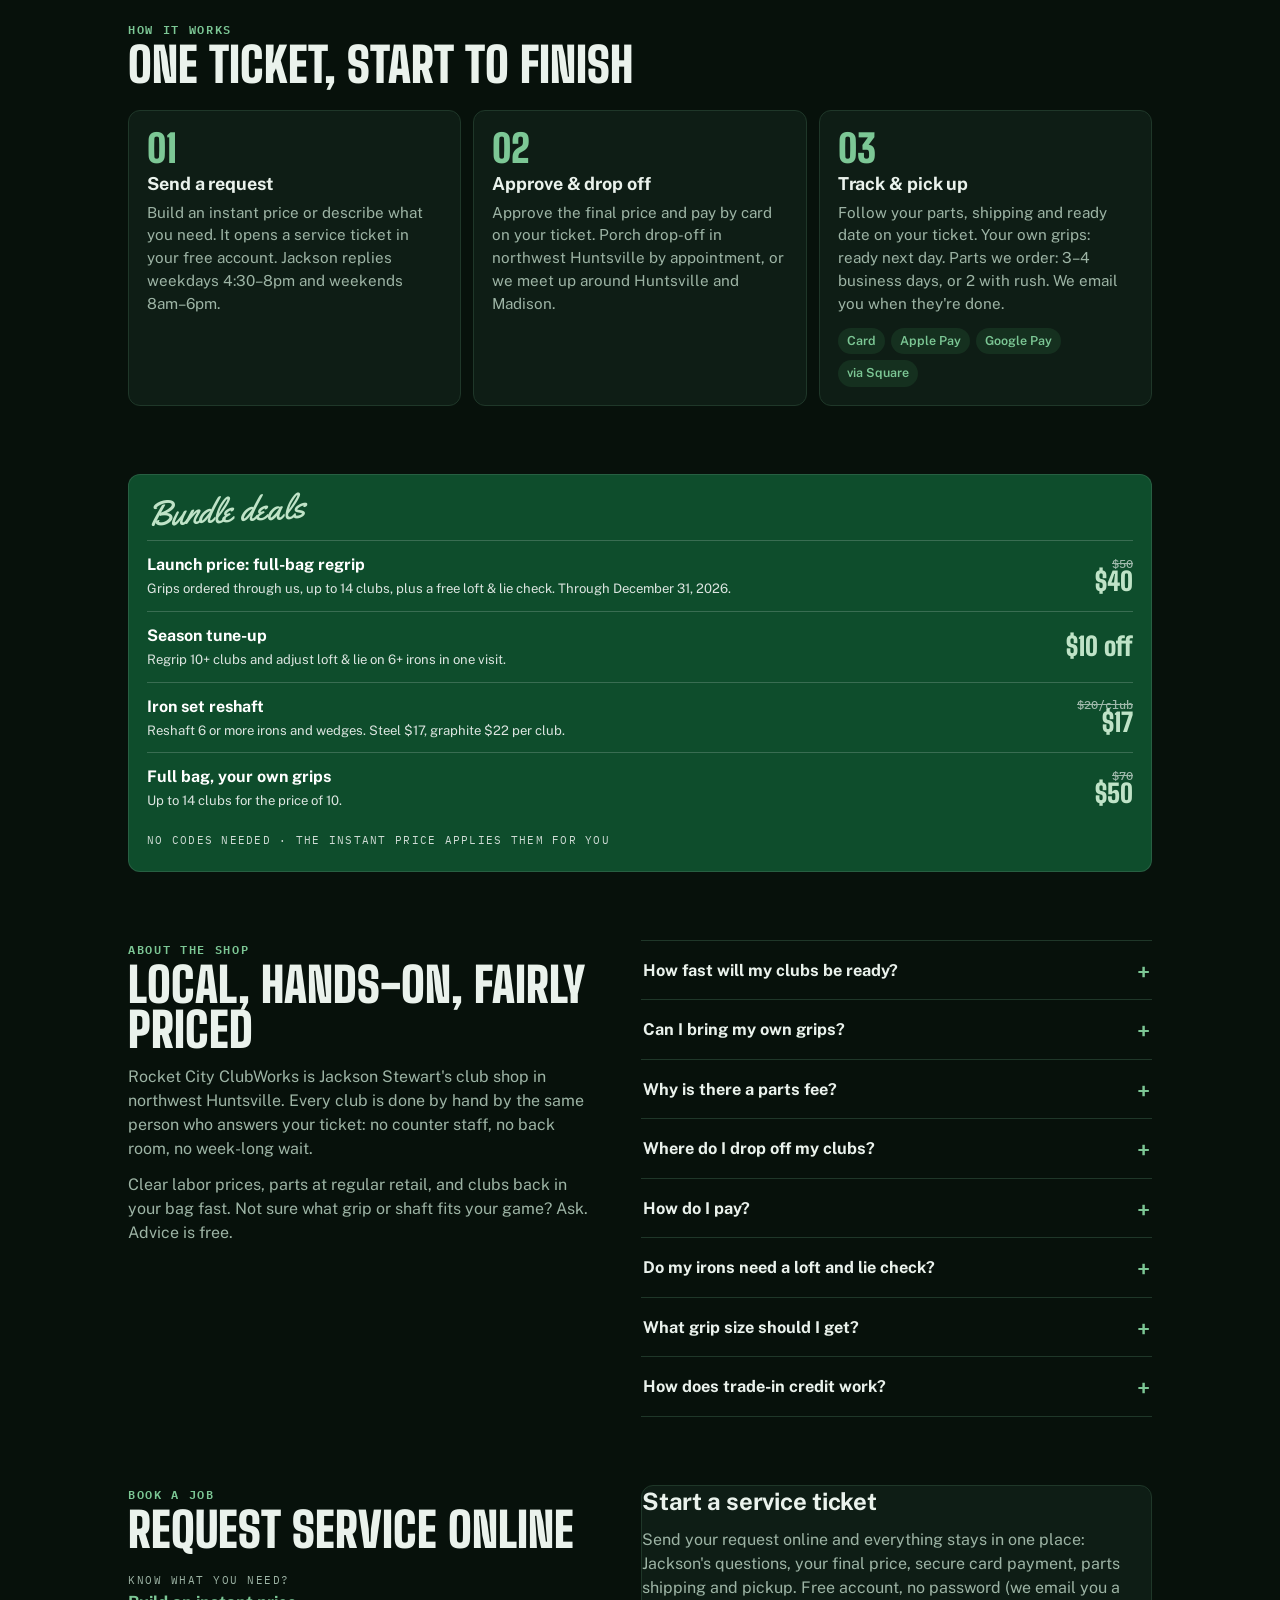
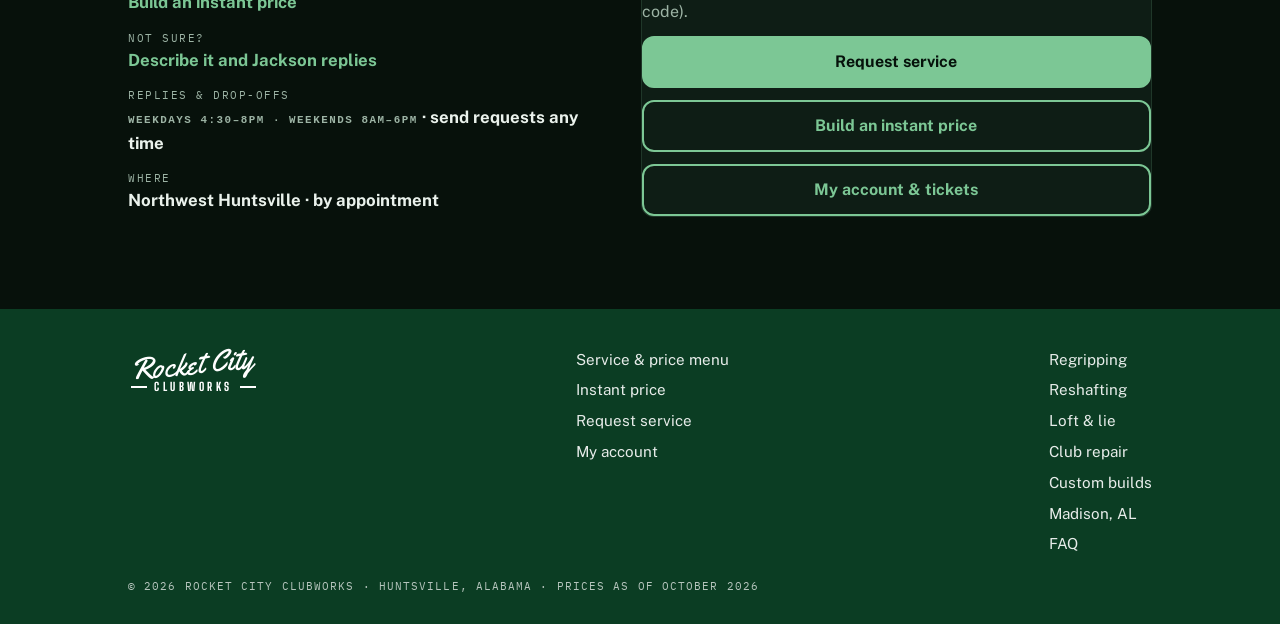
==== commit 32267aca: "Home page: rename Tour Velvet card to Grip order with labor + retail grip pricing Co-Authored-By: Cl" ====
--- a/index.html
+++ b/index.html
@@ -22,7 +22,7 @@
 <link rel="preconnect" href="https://fonts.gstatic.com" crossorigin>
 <link rel="stylesheet" href="https://fonts.googleapis.com/css2?family=Yellowtail&family=Big+Shoulders+Display:wght@800;900&family=Public+Sans:wght@400;500;600;700&family=IBM+Plex+Mono:wght@500;600&display=swap">
 <link rel="stylesheet" href="/assets/site.css">
-<script type="application/ld+json" id="ld-business">{"@context":"https://schema.org","@type":["LocalBusiness","SportingGoodsStore"],"@id":"https://rocketcityclubworks.com/#business","name":"Rocket City ClubWorks","url":"https://rocketcityclubworks.com/","logo":"https://rocketcityclubworks.com/apple-touch-icon.png","image":"https://rocketcityclubworks.com/og-image.png","description":"Local golf club repair and build shop in Huntsville, AL: regripping, reshafting, loft and lie, club repair, hard-to-find parts and custom builds, with instant online pricing and online booking.","telephone":"+1-205-588-9164","email":"jackson@rocketcityclubworks.com","priceRange":"$","currenciesAccepted":"USD","paymentAccepted":"Credit card, Apple Pay, Google Pay","founder":{"@type":"Person","name":"Jackson Stewart"},"address":{"@type":"PostalAddress","addressLocality":"Huntsville","addressRegion":"AL","postalCode":"35806","addressCountry":"US"},"areaServed":[{"@type":"City","name":"Huntsville, AL"},{"@type":"City","name":"Madison, AL"},{"@type":"City","name":"Harvest, AL"},{"@type":"City","name":"Meridianville, AL"},{"@type":"City","name":"Hazel Green, AL"},{"@type":"City","name":"Owens Cross Roads, AL"},{"@type":"City","name":"Athens, AL"},{"@type":"City","name":"Decatur, AL"}],"openingHoursSpecification":[{"@type":"OpeningHoursSpecification","dayOfWeek":["Monday","Tuesday","Wednesday","Thursday","Friday"],"opens":"16:30","closes":"20:00"},{"@type":"OpeningHoursSpecification","dayOfWeek":["Saturday","Sunday"],"opens":"08:00","closes":"18:00"}],"hasOfferCatalog":{"@type":"OfferCatalog","name":"Golf club services","itemListElement":[{"@type":"Offer","itemOffered":{"@type":"Service","name":"Regrip, per club","description":"Your grips or ours · + grip if we order it"},"priceSpecification":{"@type":"UnitPriceSpecification","price":5,"priceCurrency":"USD"}},{"@type":"Offer","itemOffered":{"@type":"Service","name":"Full bag, up to 14 clubs","description":"Your grips or ours · + grips if we order them"},"priceSpecification":{"@type":"UnitPriceSpecification","price":50,"priceCurrency":"USD"}},{"@type":"Offer","itemOffered":{"@type":"Service","name":"Putter grip install","description":"+ grip if we order it"},"priceSpecification":{"@type":"UnitPriceSpecification","price":5,"priceCurrency":"USD"}},{"@type":"Offer","itemOffered":{"@type":"Service","name":"Parts fee, grips & parts we order","description":"Per order · free when parts total $100+"},"priceSpecification":{"@type":"UnitPriceSpecification","price":10,"priceCurrency":"USD"}},{"@type":"Offer","itemOffered":{"@type":"Service","name":"Check only","description":"Irons & wedges, up to 14 clubs"},"priceSpecification":{"@type":"UnitPriceSpecification","price":15,"priceCurrency":"USD"}},{"@type":"Offer","itemOffered":{"@type":"Service","name":"Check & adjust","description":"Per club"},"priceSpecification":{"@type":"UnitPriceSpecification","price":5,"priceCurrency":"USD"}},{"@type":"Offer","itemOffered":{"@type":"Service","name":"Check & adjust a set","description":"Up to 12 clubs"},"priceSpecification":{"@type":"UnitPriceSpecification","price":50,"priceCurrency":"USD"}},{"@type":"Offer","itemOffered":{"@type":"Service","name":"Reshaft iron or wedge, steel","description":"+ shaft, ferrule & grip"},"priceSpecification":{"@type":"UnitPriceSpecification","price":20,"priceCurrency":"USD"}},{"@type":"Offer","itemOffered":{"@type":"Service","name":"Reshaft iron or wedge, graphite","description":"+ shaft, ferrule & grip"},"priceSpecification":{"@type":"UnitPriceSpecification","price":25,"priceCurrency":"USD"}},{"@type":"Offer","itemOffered":{"@type":"Service","name":"Reshaft driver, wood or hybrid","description":"+ shaft & grip · + adapter if new"},"priceSpecification":{"@type":"UnitPriceSpecification","price":25,"priceCurrency":"USD"}},{"@type":"Offer","itemOffered":{"@type":"Service","name":"Install or move an adapter","description":"Your shaft · + adapter if new"},"priceSpecification":{"@type":"UnitPriceSpecification","price":20,"priceCurrency":"USD"}},{"@type":"Offer","itemOffered":{"@type":"Service","name":"Shorten a club","description":"Grip saved when possible · + grip if not"},"priceSpecification":{"@type":"UnitPriceSpecification","price":10,"priceCurrency":"USD"}},{"@type":"Offer","itemOffered":{"@type":"Service","name":"Extend a club","description":"+ extension & grip"},"priceSpecification":{"@type":"UnitPriceSpecification","price":15,"priceCurrency":"USD"}},{"@type":"Offer","itemOffered":{"@type":"Service","name":"Loose head or rattle","description":"Re-epoxied, new ferrule included"},"priceSpecification":{"@type":"UnitPriceSpecification","price":20,"priceCurrency":"USD"}},{"@type":"Offer","itemOffered":{"@type":"Service","name":"Custom ferrules, per club","description":"+ ferrule · $5 with a reshaft or build"},"priceSpecification":{"@type":"UnitPriceSpecification","price":15,"priceCurrency":"USD"}},{"@type":"Offer","itemOffered":{"@type":"Service","name":"Paint fill, per club","description":"Set of up to 10 $60 · paint included"},"priceSpecification":{"@type":"UnitPriceSpecification","price":8,"priceCurrency":"USD"}}]},"sameAs":[]}</script>
+<script type="application/ld+json" id="ld-business">{"@context":"https://schema.org","@type":["LocalBusiness","SportingGoodsStore"],"@id":"https://rocketcityclubworks.com/#business","name":"Rocket City ClubWorks","url":"https://rocketcityclubworks.com/","logo":"https://rocketcityclubworks.com/logo.png","image":"https://rocketcityclubworks.com/og-image.png","description":"Local golf club repair and build shop in Huntsville, AL: regripping, reshafting, loft and lie, club repair, hard-to-find parts and custom builds, with instant online pricing and online booking.","telephone":"+1-205-588-9164","email":"jackson@rocketcityclubworks.com","priceRange":"$","currenciesAccepted":"USD","paymentAccepted":"Credit card, Apple Pay, Google Pay","founder":{"@type":"Person","name":"Jackson Stewart"},"address":{"@type":"PostalAddress","addressLocality":"Huntsville","addressRegion":"AL","postalCode":"35806","addressCountry":"US"},"areaServed":[{"@type":"City","name":"Huntsville, AL"},{"@type":"City","name":"Madison, AL"},{"@type":"City","name":"Harvest, AL"},{"@type":"City","name":"Meridianville, AL"},{"@type":"City","name":"Hazel Green, AL"},{"@type":"City","name":"Owens Cross Roads, AL"},{"@type":"City","name":"Athens, AL"},{"@type":"City","name":"Decatur, AL"}],"openingHoursSpecification":[{"@type":"OpeningHoursSpecification","dayOfWeek":["Monday","Tuesday","Wednesday","Thursday","Friday"],"opens":"16:30","closes":"20:00"},{"@type":"OpeningHoursSpecification","dayOfWeek":["Saturday","Sunday"],"opens":"08:00","closes":"18:00"}],"hasOfferCatalog":{"@type":"OfferCatalog","name":"Golf club services","itemListElement":[{"@type":"Offer","itemOffered":{"@type":"Service","name":"Regrip, per club","description":"Your grips or ours · + grip if we order it"},"priceSpecification":{"@type":"UnitPriceSpecification","price":5,"priceCurrency":"USD"}},{"@type":"Offer","itemOffered":{"@type":"Service","name":"Full bag, up to 14 clubs","description":"Your grips or ours · + grips if we order them"},"priceSpecification":{"@type":"UnitPriceSpecification","price":50,"priceCurrency":"USD"}},{"@type":"Offer","itemOffered":{"@type":"Service","name":"Putter grip install","description":"+ grip if we order it"},"priceSpecification":{"@type":"UnitPriceSpecification","price":5,"priceCurrency":"USD"}},{"@type":"Offer","itemOffered":{"@type":"Service","name":"Parts fee, grips & parts we order","description":"Per order · free when parts total $100+"},"priceSpecification":{"@type":"UnitPriceSpecification","price":10,"priceCurrency":"USD"}},{"@type":"Offer","itemOffered":{"@type":"Service","name":"Check only","description":"Irons & wedges, up to 14 clubs"},"priceSpecification":{"@type":"UnitPriceSpecification","price":15,"priceCurrency":"USD"}},{"@type":"Offer","itemOffered":{"@type":"Service","name":"Check & adjust","description":"Per club"},"priceSpecification":{"@type":"UnitPriceSpecification","price":5,"priceCurrency":"USD"}},{"@type":"Offer","itemOffered":{"@type":"Service","name":"Check & adjust a set","description":"Up to 12 clubs"},"priceSpecification":{"@type":"UnitPriceSpecification","price":50,"priceCurrency":"USD"}},{"@type":"Offer","itemOffered":{"@type":"Service","name":"Reshaft iron or wedge, steel","description":"+ shaft, ferrule & grip"},"priceSpecification":{"@type":"UnitPriceSpecification","price":20,"priceCurrency":"USD"}},{"@type":"Offer","itemOffered":{"@type":"Service","name":"Reshaft iron or wedge, graphite","description":"+ shaft, ferrule & grip"},"priceSpecification":{"@type":"UnitPriceSpecification","price":25,"priceCurrency":"USD"}},{"@type":"Offer","itemOffered":{"@type":"Service","name":"Reshaft driver, wood or hybrid","description":"+ shaft & grip · + adapter if new"},"priceSpecification":{"@type":"UnitPriceSpecification","price":25,"priceCurrency":"USD"}},{"@type":"Offer","itemOffered":{"@type":"Service","name":"Install or move an adapter","description":"Your shaft · + adapter if new"},"priceSpecification":{"@type":"UnitPriceSpecification","price":20,"priceCurrency":"USD"}},{"@type":"Offer","itemOffered":{"@type":"Service","name":"Shorten a club","description":"Grip saved when possible · + grip if not"},"priceSpecification":{"@type":"UnitPriceSpecification","price":10,"priceCurrency":"USD"}},{"@type":"Offer","itemOffered":{"@type":"Service","name":"Extend a club","description":"+ extension & grip"},"priceSpecification":{"@type":"UnitPriceSpecification","price":15,"priceCurrency":"USD"}},{"@type":"Offer","itemOffered":{"@type":"Service","name":"Loose head or rattle","description":"Re-epoxied, new ferrule included"},"priceSpecification":{"@type":"UnitPriceSpecification","price":20,"priceCurrency":"USD"}},{"@type":"Offer","itemOffered":{"@type":"Service","name":"Custom ferrules, per club","description":"+ ferrule · $5 with a reshaft or build"},"priceSpecification":{"@type":"UnitPriceSpecification","price":15,"priceCurrency":"USD"}},{"@type":"Offer","itemOffered":{"@type":"Service","name":"Paint fill, per club","description":"Set of up to 10 $60 · paint included"},"priceSpecification":{"@type":"UnitPriceSpecification","price":8,"priceCurrency":"USD"}}]},"sameAs":[]}</script>
 <script type="application/ld+json" id="ld-faq">{"@context":"https://schema.org","@type":"FAQPage","mainEntity":[{"@type":"Question","name":"How fast will my clubs be ready?","acceptedAnswer":{"@type":"Answer","text":"Your own grips, loft and lie, and most repairs are ready the next day. Grips and parts we order arrive in about 2 business days, so those jobs take 3–4 business days (3–5 for reshafts, since the epoxy cures overnight). Need it sooner? Rush overnight parts are $25 and cut it to about 2 business days."}},{"@type":"Question","name":"Can I bring my own grips?","acceptedAnswer":{"@type":"Answer","text":"Yes, and they're ready the next day. Labor is the same either way: $5 per club or $50 for a full bag of up to 14. If we order grips for you, you pay the grip at regular retail plus a $10 parts fee (free when parts total $100+)."}},{"@type":"Question","name":"Why is there a parts fee?","acceptedAnswer":{"@type":"Answer","text":"We don't keep a warehouse of grips and shafts. Everything is ordered for your job from GolfWorks, and the $10 fee covers the shipping. It's free when your parts total $100 or more, and you only pay it once per order."}},{"@type":"Question","name":"Where do I drop off my clubs?","acceptedAnswer":{"@type":"Answer","text":"Drop-off and pickup are by appointment, weekdays 4:30–8pm and weekends 8am–6pm, at our shop in northwest Huntsville, or we can meet up around Huntsville and Madison. We send the address when you book."}},{"@type":"Question","name":"How do I pay?","acceptedAnswer":{"@type":"Answer","text":"When Jackson sends your final price, you approve it and pay by card right on your service ticket (secure checkout by Square). Parts are ordered as soon as your payment clears."}},{"@type":"Question","name":"Do my irons need a loft and lie check?","acceptedAnswer":{"@type":"Answer","text":"Lofts and lies drift with play, especially on forged irons, and a club a couple of degrees off can push shots offline. A check takes about 20 minutes, and we show you the numbers before bending anything."}},{"@type":"Question","name":"What grip size should I get?","acceptedAnswer":{"@type":"Answer","text":"Bring a current club and we'll check your hand size and how you hold it. Build-up wraps to fine-tune size are free."}},{"@type":"Question","name":"How does trade-in credit work?","acceptedAnswer":{"@type":"Answer","text":"Bring in shafts, adapters or heads you're not using. We check their condition and quote a credit toward any service."}}]}</script>
 <style>
 /* Home page only */
@@ -95,6 +95,7 @@
 .req .acts{display:flex;flex-wrap:wrap;gap:10px;align-items:center}
 .req .note{font-size:.84rem;color:var(--muted)}
 </style>
+<script src="/assets/analytics.js"></script>
 </head>
 <body>
 <a class="skip" href="#main">Skip to content</a>
@@ -160,9 +161,9 @@
         <div class="price"><b data-p="regripOwn">$5</b><span>per club · full bag <span data-p="regripOwnBag">$50</span></span></div>
       </article>
       <article class="card job rv">
-        <svg class="ic" viewBox="0 0 24 24" fill="none" stroke="currentColor" stroke-width="1.8" stroke-linecap="round" stroke-linejoin="round" aria-hidden="true"><path d="M9 3h6l-1 18h-4z"/><path d="M9.4 8h5.2M9.7 13h4.6M10 18h4"/></svg><h3><a href="/golf-club-regripping/">Regrip, Golf Pride Tour Velvet</a></h3>
-        <p>The most popular grip, standard or midsize, ordered for your clubs. Grip and install included.</p>
-        <div class="price"><b data-p="installed:Golf Pride Tour Velvet">$12.19</b><span>per club, installed</span></div>
+        <svg class="ic" viewBox="0 0 24 24" fill="none" stroke="currentColor" stroke-width="1.8" stroke-linecap="round" stroke-linejoin="round" aria-hidden="true"><path d="M9 3h6l-1 18h-4z"/><path d="M9.4 8h5.2M9.7 13h4.6M10 18h4"/></svg><h3><a href="/golf-club-regripping/">Grip order</a></h3>
+        <p>Pick any grip from Golf Pride, Winn, SuperStroke and more. We order it for your clubs at regular retail. One <span data-p="partsFee">$10</span> parts fee per order, free at $100+.</p>
+        <div class="price"><b data-p="regripOurs">$5</b><span>per club + grips · full bag <span data-p="regripOursBag">$50</span></span></div>
       </article>
       <article class="card job rv">
         <svg class="ic" viewBox="0 0 24 24" fill="none" stroke="currentColor" stroke-width="1.8" stroke-linecap="round" stroke-linejoin="round" aria-hidden="true"><path d="M4 20h16"/><path d="M6 20 15 5"/><path d="M11 20a5 5 0 0 0-1.6-3.7"/></svg><h3><a href="/loft-and-lie/">Loft &amp; lie</a></h3>
